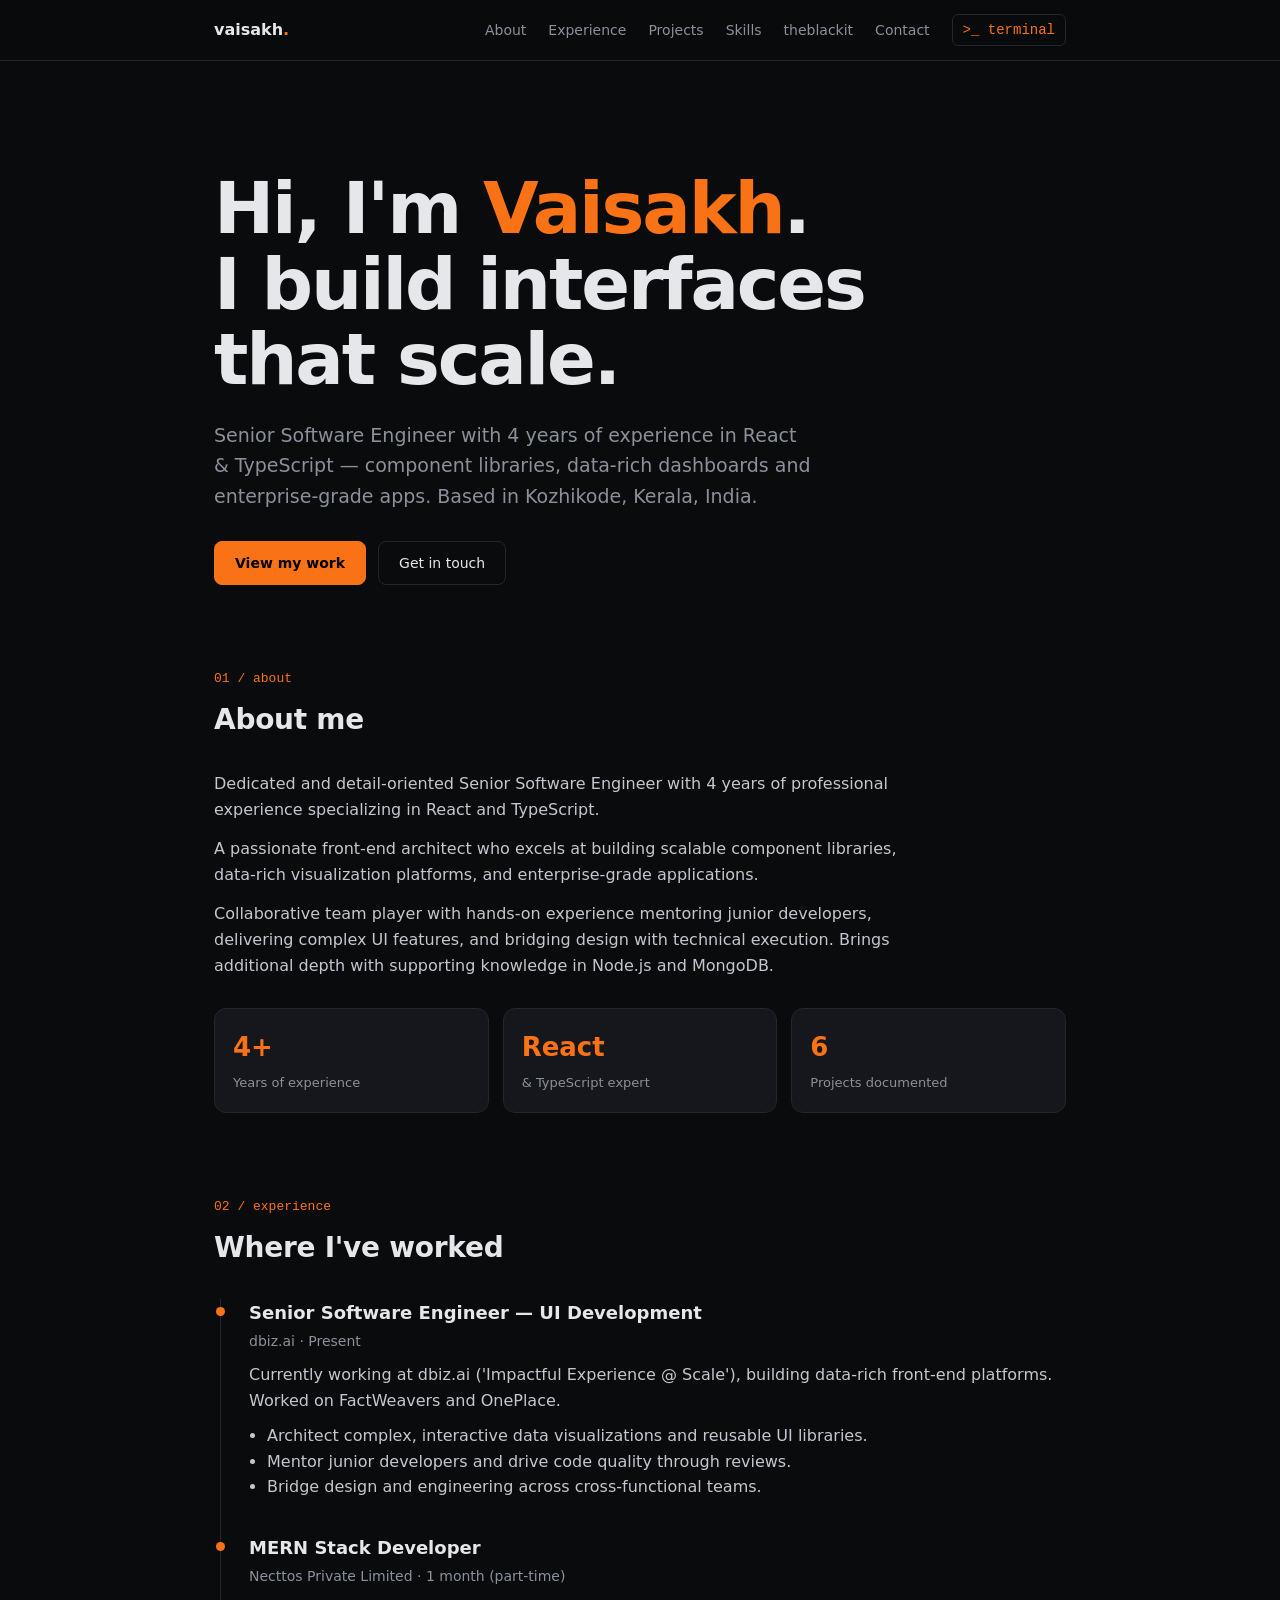
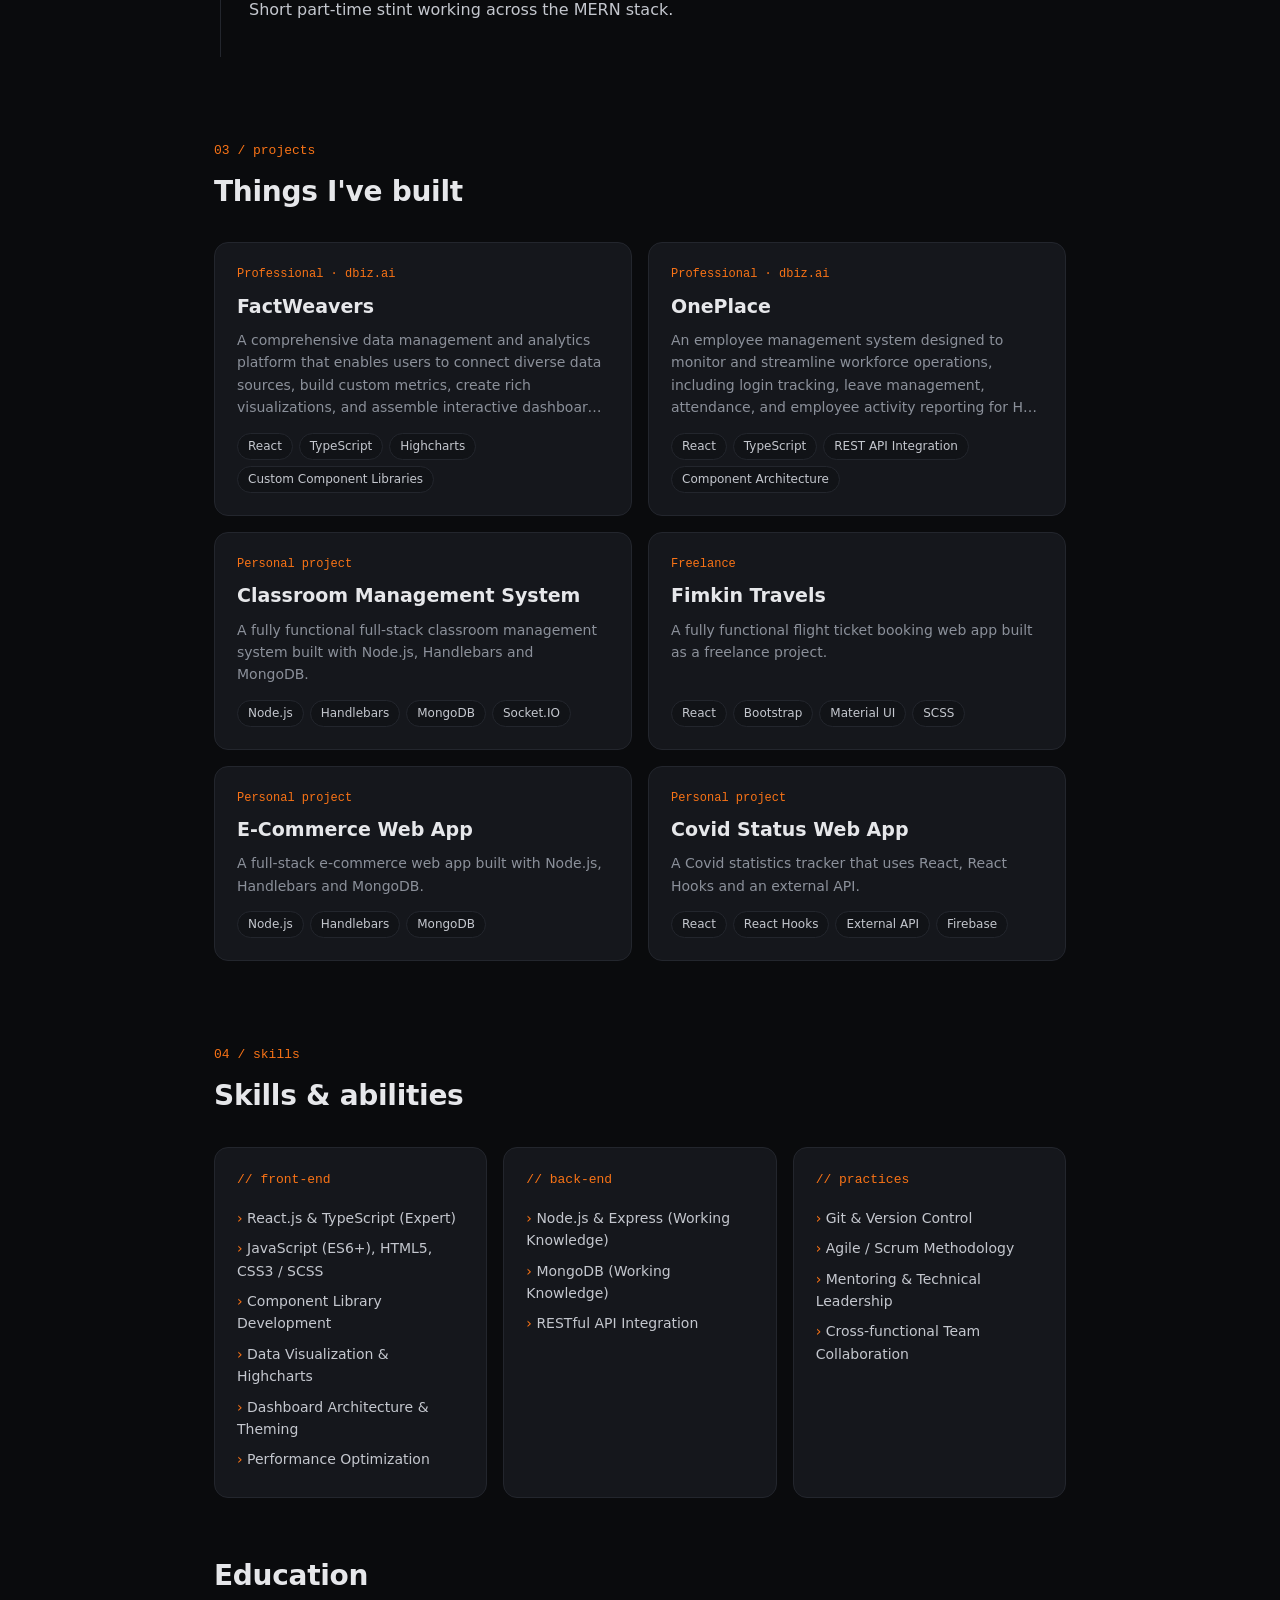
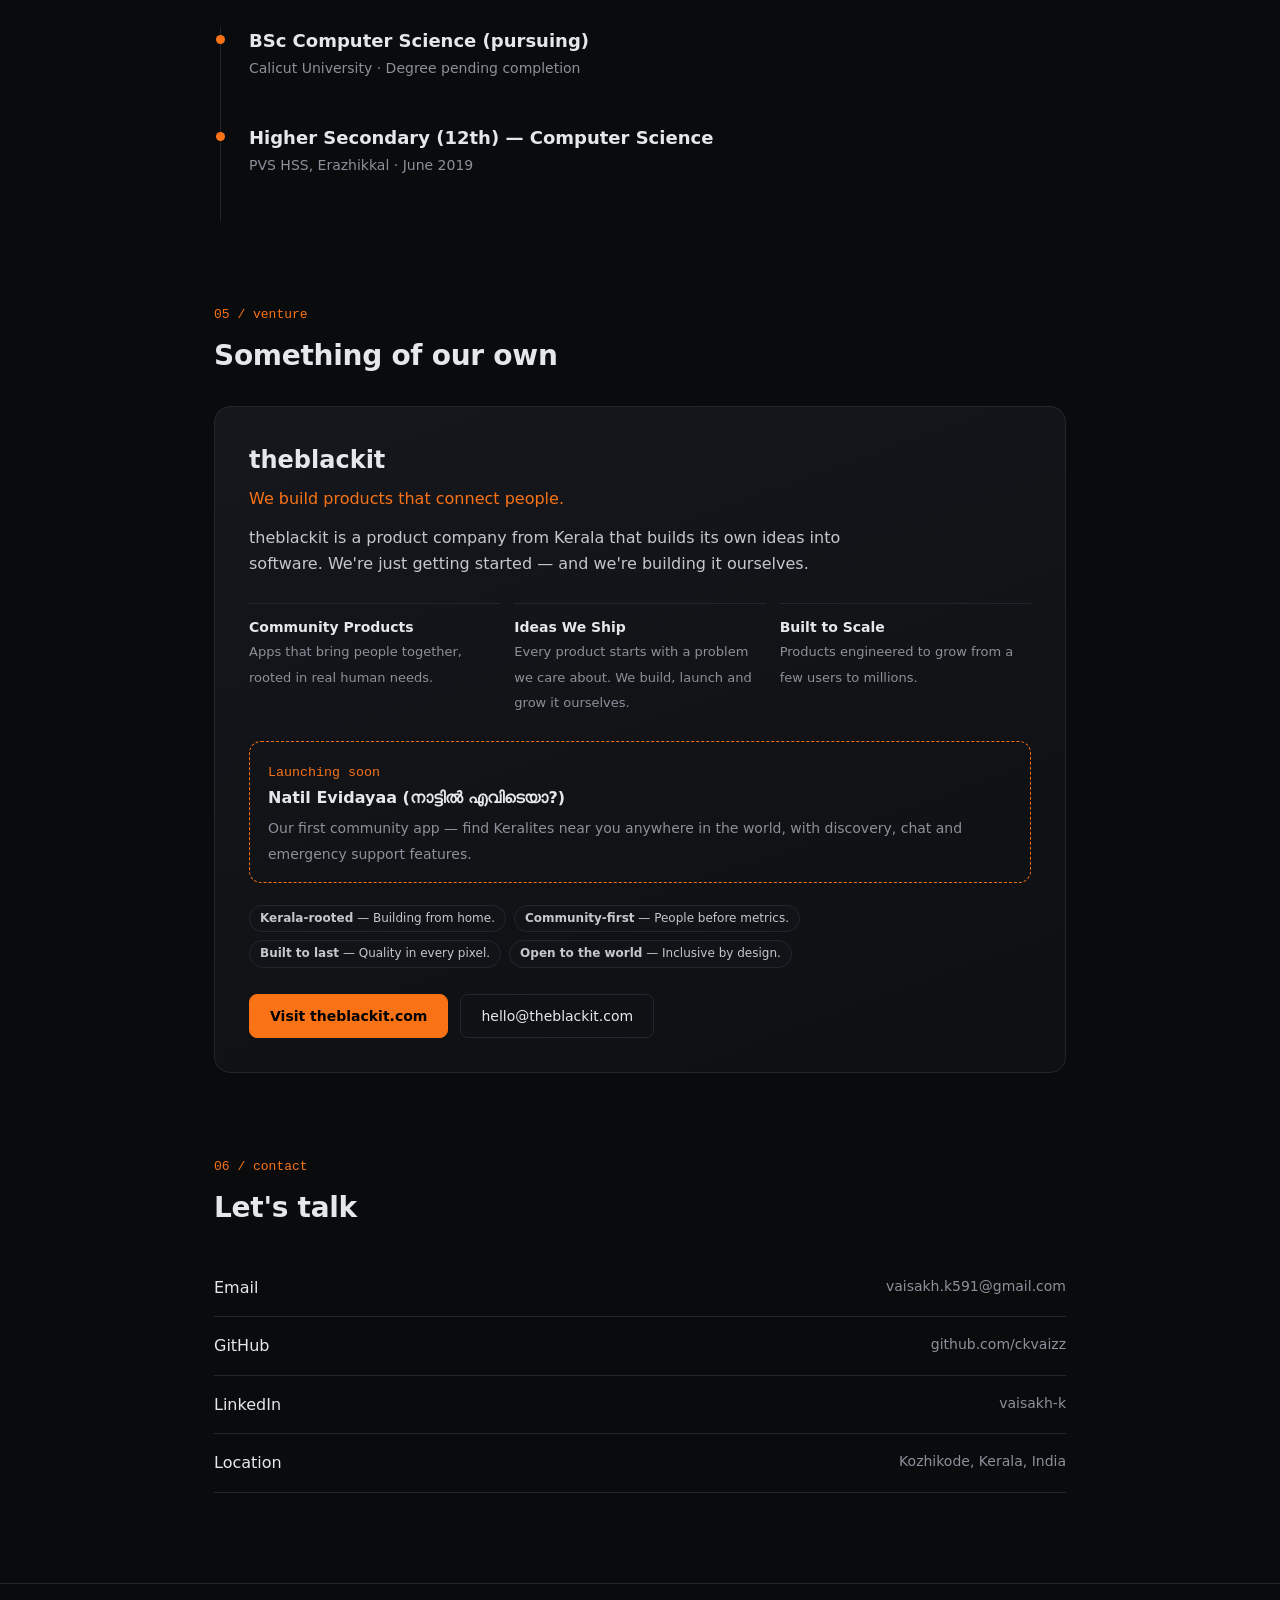
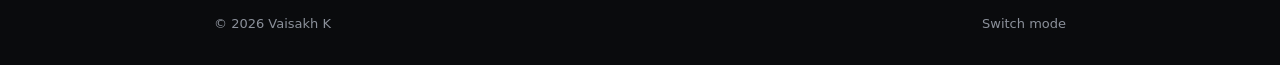
==== normal.html @ c29d2188 "Add personal portfolio site with normal and terminal modes Co-Authored-By: Claude Sonnet 5.5 <norepl" ====
<!doctype html>
<html lang="en">
<head>
<meta charset="utf-8">
<meta name="viewport" content="width=device-width, initial-scale=1">
<title>Vaisakh K — Senior Software Engineer</title>
<meta name="description" content="Vaisakh K — Senior Software Engineer specializing in React and TypeScript.">
<link rel="stylesheet" href="style.css">
<style>
  .wrap { max-width: 900px; margin: 0 auto; padding: 0 24px; }
  section[id] { scroll-margin-top: 50px; }
  nav { position: sticky; top: 0; z-index: 10; background: rgba(10,11,13,.85); backdrop-filter: blur(10px); border-bottom: 1px solid var(--line); }
  nav .wrap { display: flex; align-items: center; justify-content: space-between; height: 60px; }
  .logo { font-weight: 700; }
  .logo span { color: var(--accent); }
  .links { display: flex; gap: 22px; font-size: 14px; color: var(--muted); align-items: center; }
  .links a:hover { color: var(--text); }
  .links .term { font-family: var(--mono); color: var(--accent); border: 1px solid var(--line); padding: 4px 10px; border-radius: 6px; }
  .links .term:hover { border-color: var(--accent); color: var(--accent); }
  section { padding: 84px 0 0; }
  .label { font-family: var(--mono); font-size: 13px; color: var(--accent); margin-bottom: 8px; }
  h2 { font-size: 28px; letter-spacing: -.01em; margin-bottom: 28px; }
  .hero { padding-top: 110px; }
  .hero h1 { font-size: clamp(40px, 8vw, 72px); line-height: 1.05; letter-spacing: -.03em; }
  .hero h1 em { font-style: normal; color: var(--accent); }
  .hero p.lead { color: var(--muted); font-size: 19px; max-width: 600px; margin: 22px 0 30px; }
  .badge { display: inline-flex; gap: 8px; align-items: center; font-size: 13px; color: var(--muted); border: 1px solid var(--line); border-radius: 99px; padding: 5px 14px; margin-bottom: 22px; }
  .badge i { width: 8px; height: 8px; border-radius: 50%; background: var(--green); box-shadow: 0 0 8px var(--green); }
  .btns { display: flex; gap: 12px; flex-wrap: wrap; }
  .btn { padding: 10px 20px; border-radius: 8px; border: 1px solid var(--line); font-size: 14px; transition: .2s; }
  .btn.primary { background: var(--accent); border-color: var(--accent); color: #000; font-weight: 600; }
  .btn:hover { border-color: var(--accent); transform: translateY(-2px); }
  .about p { color: #c4c7ce; margin-bottom: 14px; max-width: 720px; }
  .stats { display: grid; grid-template-columns: repeat(3, 1fr); gap: 14px; margin-top: 30px; }
  .stat { border: 1px solid var(--line); border-radius: 12px; padding: 18px; background: var(--card); }
  .stat b { display: block; font-size: 26px; color: var(--accent); }
  .stat span { font-size: 13px; color: var(--muted); }
  .tl { border-left: 1px solid var(--line); margin-left: 6px; }
  .job { position: relative; padding: 0 0 34px 28px; }
  .job::before { content: ""; position: absolute; left: -5px; top: 8px; width: 9px; height: 9px; border-radius: 50%; background: var(--accent); }
  .job h3 { font-size: 18px; }
  .job .meta { color: var(--muted); font-size: 14px; margin: 2px 0 10px; }
  .job p { color: #c4c7ce; }
  .job ul { margin: 10px 0 0 18px; color: #c4c7ce; }
  .grid { display: grid; grid-template-columns: repeat(2, 1fr); gap: 16px; }
  .proj { background: var(--card); border: 1px solid var(--line); border-radius: 14px; padding: 22px; cursor: pointer; transition: .2s; display: flex; flex-direction: column; }
  .proj:hover { border-color: var(--accent); transform: translateY(-3px); }
  .proj .kind { font-family: var(--mono); font-size: 12px; color: var(--accent); }
  .proj h3 { margin: 6px 0 8px; font-size: 19px; }
  .proj p { color: var(--muted); font-size: 14px; flex: 1; display: -webkit-box; -webkit-line-clamp: 4; -webkit-box-orient: vertical; overflow: hidden; }
  .chips { display: flex; flex-wrap: wrap; gap: 6px; margin-top: 14px; }
  .chip { font-size: 12px; padding: 3px 10px; border-radius: 99px; background: var(--bg-2); border: 1px solid var(--line); color: #c4c7ce; }
  .skills { display: grid; grid-template-columns: repeat(3, 1fr); gap: 16px; }
  .box { background: var(--card); border: 1px solid var(--line); border-radius: 14px; padding: 22px; }
  .box h3 { font-size: 13px; font-family: var(--mono); color: var(--accent); margin-bottom: 12px; font-weight: 500; }
  .box li { list-style: none; color: #c4c7ce; font-size: 14px; padding: 4px 0; }
  .box li::before { content: "› "; color: var(--accent); }
  .biz { border: 1px solid var(--line); border-radius: 16px; padding: 34px; background: linear-gradient(160deg, var(--card), #0e0f12); }
  .biz h3 { font-size: 24px; } .biz .tag { color: var(--accent); margin: 6px 0 14px; }
  .biz > p { color: #c4c7ce; max-width: 640px; }
  .mini { display: grid; grid-template-columns: repeat(3, 1fr); gap: 14px; margin-top: 26px; }
  .mini div { border-top: 1px solid var(--line); padding-top: 12px; }
  .mini b { font-size: 14px; display: block; } .mini span { font-size: 13px; color: var(--muted); }
  .product { margin-top: 26px; padding: 16px 18px; border: 1px dashed var(--accent); border-radius: 12px; }
  .product small { font-family: var(--mono); color: var(--accent); }
  .product b { display: block; margin: 2px 0 4px; } .product span { color: var(--muted); font-size: 14px; }
  .vals { display: flex; flex-wrap: wrap; gap: 8px; margin-top: 22px; }
  .contact a.row { display: flex; justify-content: space-between; padding: 16px 0; border-bottom: 1px solid var(--line); transition: .2s; }
  .contact a.row:hover { color: var(--accent); padding-left: 8px; }
  .contact a.row span { color: var(--muted); font-size: 14px; }
  footer { margin-top: 90px; padding: 30px 0; border-top: 1px solid var(--line); color: var(--muted); font-size: 13px; }
  footer .wrap { display: flex; justify-content: space-between; flex-wrap: wrap; gap: 8px; }
  /* modal */
  .modal { position: fixed; inset: 0; background: rgba(0,0,0,.7); display: none; place-items: center; padding: 20px; z-index: 50; }
  .modal.open { display: grid; }
  .sheet { background: var(--card); border: 1px solid var(--line); border-radius: 16px; max-width: 640px; width: 100%; max-height: 85vh; overflow: auto; padding: 30px; position: relative; }
  .sheet h3 { font-size: 24px; margin: 4px 0 4px; } .sheet .role { color: var(--muted); font-size: 14px; margin-bottom: 14px; }
  .sheet p { color: #c4c7ce; } .sheet ul { margin: 14px 0 0 18px; color: #c4c7ce; } .sheet li { margin-bottom: 8px; }
  .x { position: absolute; right: 16px; top: 12px; background: none; border: 0; color: var(--muted); font-size: 26px; cursor: pointer; }
  .reveal { opacity: 0; transform: translateY(14px); transition: .6s; } .reveal.in { opacity: 1; transform: none; }
  @media (max-width: 700px) {
    .grid, .skills, .mini, .stats { grid-template-columns: 1fr; }
    .links { gap: 16px; overflow-x: auto; white-space: nowrap; scrollbar-width: none; margin-left: 16px; }
    .links::-webkit-scrollbar { display: none; }
    .wrap { padding: 0 18px; } section { padding-top: 64px; } .hero { padding-top: 70px; }
    .biz { padding: 22px; } .sheet { padding: 22px; }
  }
  @media (min-width: 701px) and (max-width: 960px) { .skills { grid-template-columns: 1fr 1fr; } .links { gap: 14px; } }
  @media (max-width: 420px) { .logo { display: none; } .links { margin-left: 0; } }
</style>
</head>
<body>
<nav><div class="wrap">
  <a class="logo" href="#top">vaisakh<span>.</span></a>
  <div class="links">
    <a href="#about">About</a><a href="#experience">Experience</a><a href="#projects">Projects</a>
    <a href="#skills">Skills</a><a href="#company">theblackit</a><a href="#contact">Contact</a>
    <a class="term" href="terminal.html" title="Switch to terminal mode">&gt;_ terminal</a>
  </div>
</div></nav>

<main class="wrap" id="top">
  <section class="hero">
    <h1>Hi, I'm <em>Vaisakh</em>.<br>I build interfaces<br>that scale.</h1>
    <p class="lead" id="lead"></p>
    <div class="btns">
      <a class="btn primary" href="#projects">View my work</a>
      <a class="btn" href="#contact">Get in touch</a>
    </div>
  </section>

  <section id="about" class="about reveal">
    <div class="label">01 / about</div><h2>About me</h2>
    <div id="about-text"></div>
    <div class="stats" id="stats"></div>
  </section>

  <section id="experience" class="reveal">
    <div class="label">02 / experience</div><h2>Where I've worked</h2>
    <div class="tl" id="exp"></div>
  </section>

  <section id="projects" class="reveal">
    <div class="label">03 / projects</div><h2>Things I've built</h2>
    <div class="grid" id="projs"></div>
  </section>

  <section id="skills" class="reveal">
    <div class="label">04 / skills</div><h2>Skills &amp; abilities</h2>
    <div class="skills" id="skl"></div>
    <h2 style="margin-top:56px">Education</h2>
    <div class="tl" id="edu"></div>
  </section>

  <section id="company" class="reveal">
    <div class="label">05 / venture</div><h2>Something of our own</h2>
    <div class="biz" id="biz"></div>
  </section>

  <section id="contact" class="contact reveal">
    <div class="label">06 / contact</div><h2>Let's talk</h2>
    <div id="contact-rows"></div>
  </section>
</main>

<footer><div class="wrap"><span>© <span id="yr"></span> Vaisakh K</span><a href="index.html">Switch mode</a></div></footer>

<div class="modal" id="modal"><div class="sheet" id="sheet"></div></div>

<script src="data.js"></script>
<script>
const D = DATA, $ = id => document.getElementById(id);
const chips = a => `<div class="chips">${a.map(t => `<span class="chip">${t}</span>`).join("")}</div>`;

$("lead").textContent = `${D.title} with 4 years of experience in React & TypeScript — component libraries, data-rich dashboards and enterprise-grade apps. Based in ${D.location}.`;
$("about-text").innerHTML = D.about.map(p => `<p>${p}</p>`).join("");
$("stats").innerHTML = D.stats.map(s => `<div class="stat"><b>${s.value}</b><span>${s.label}</span></div>`).join("");

$("exp").innerHTML = D.experience.map(j => `
  <div class="job"><h3>${j.role}</h3>
    <div class="meta">${j.company} · ${j.period}</div>
    <p>${j.summary}</p>
    ${j.points.length ? `<ul>${j.points.map(p => `<li>${p}</li>`).join("")}</ul>` : ""}
  </div>`).join("");

$("projs").innerHTML = D.projects.map(p => `
  <article class="proj" data-id="${p.id}" tabindex="0">
    <span class="kind">${p.kind}</span><h3>${p.name}</h3><p>${p.description}</p>${chips(p.tech.slice(0, 4))}
  </article>`).join("");

$("skl").innerHTML = [["frontend", "// front-end"], ["backend", "// back-end"], ["practices", "// practices"]]
  .map(([k, t]) => `<div class="box"><h3>${t}</h3><ul>${D.skills[k].map(s => `<li>${s}</li>`).join("")}</ul></div>`).join("");

$("edu").innerHTML = D.education.map(e => `<div class="job"><h3>${e.title}</h3><div class="meta">${e.place} · ${e.period}</div></div>`).join("");

const C = D.company;
$("biz").innerHTML = `
  <h3>${C.name}</h3><div class="tag">${C.tagline}</div><p>${C.blurb}</p>
  <div class="mini">${C.focus.map(f => `<div><b>${f.title}</b><span>${f.text}</span></div>`).join("")}</div>
  ${C.products.map(p => `<div class="product"><small>${p.status}</small><b>${p.name}</b><span>${p.text}</span></div>`).join("")}
  <div class="vals">${C.values.map(v => `<span class="chip"><b>${v.title}</b> — ${v.text}</span>`).join("")}</div>
  <div class="btns" style="margin-top:26px"><a class="btn primary" href="${C.url}" target="_blank" rel="noopener">Visit theblackit.com</a><a class="btn" href="mailto:${C.email}">${C.email}</a></div>`;

$("contact-rows").innerHTML = [
  ["Email", D.email, "mailto:" + D.email], ["GitHub", "github.com/ckvaizz", D.github],
  ["LinkedIn", "vaisakh-k", D.linkedin], ["Location", D.location, "#contact"],
].map(([a, b, h]) => `<a class="row" href="${h}" ${h.startsWith("http") ? 'target="_blank" rel="noopener"' : ""}>${a}<span>${b}</span></a>`).join("");
$("yr").textContent = new Date().getFullYear();

// project modal
const modal = $("modal"), sheet = $("sheet");
function openProj(id) {
  const p = D.projects.find(x => x.id === id);
  sheet.innerHTML = `<button class="x" aria-label="Close">×</button>
    <span class="label">${p.kind}</span><h3>${p.name}</h3><div class="role">${p.role}</div>
    <p>${p.description}</p><ul>${p.points.map(x => `<li>${x}</li>`).join("")}</ul>${chips(p.tech)}`;
  modal.classList.add("open");
}
$("projs").addEventListener("click", e => { const c = e.target.closest(".proj"); if (c) openProj(c.dataset.id); });
$("projs").addEventListener("keydown", e => { if (e.key === "Enter") { const c = e.target.closest(".proj"); if (c) openProj(c.dataset.id); } });
modal.addEventListener("click", e => { if (e.target === modal || e.target.classList.contains("x")) modal.classList.remove("open"); });
addEventListener("keydown", e => { if (e.key === "Escape") modal.classList.remove("open"); });

// reveal on scroll
const io = new IntersectionObserver(es => es.forEach(e => { if (e.isIntersecting) { e.target.classList.add("in"); io.unobserve(e.target); } }), { threshold: .08 });
document.querySelectorAll(".reveal").forEach(el => io.observe(el));
</script>
</body>
</html>
---- style.css ----
:root {
  --bg: #0a0b0d;
  --bg-2: #111317;
  --card: #15171c;
  --line: #23262d;
  --text: #e6e7ea;
  --muted: #8b909a;
  --accent: #f97316;
  --accent-2: #fb923c;
  --green: #4ade80;
  --blue: #60a5fa;
  --mono: "JetBrains Mono", "Fira Code", ui-monospace, SFMono-Regular, Menlo, Consolas, monospace;
  --sans: "Inter", system-ui, -apple-system, "Segoe UI", Roboto, sans-serif;
}
* { box-sizing: border-box; margin: 0; padding: 0; }
html { scroll-behavior: smooth; }
body { background: var(--bg); color: var(--text); font-family: var(--sans); line-height: 1.6; -webkit-font-smoothing: antialiased; }
a { color: inherit; text-decoration: none; }
::selection { background: var(--accent); color: #000; }
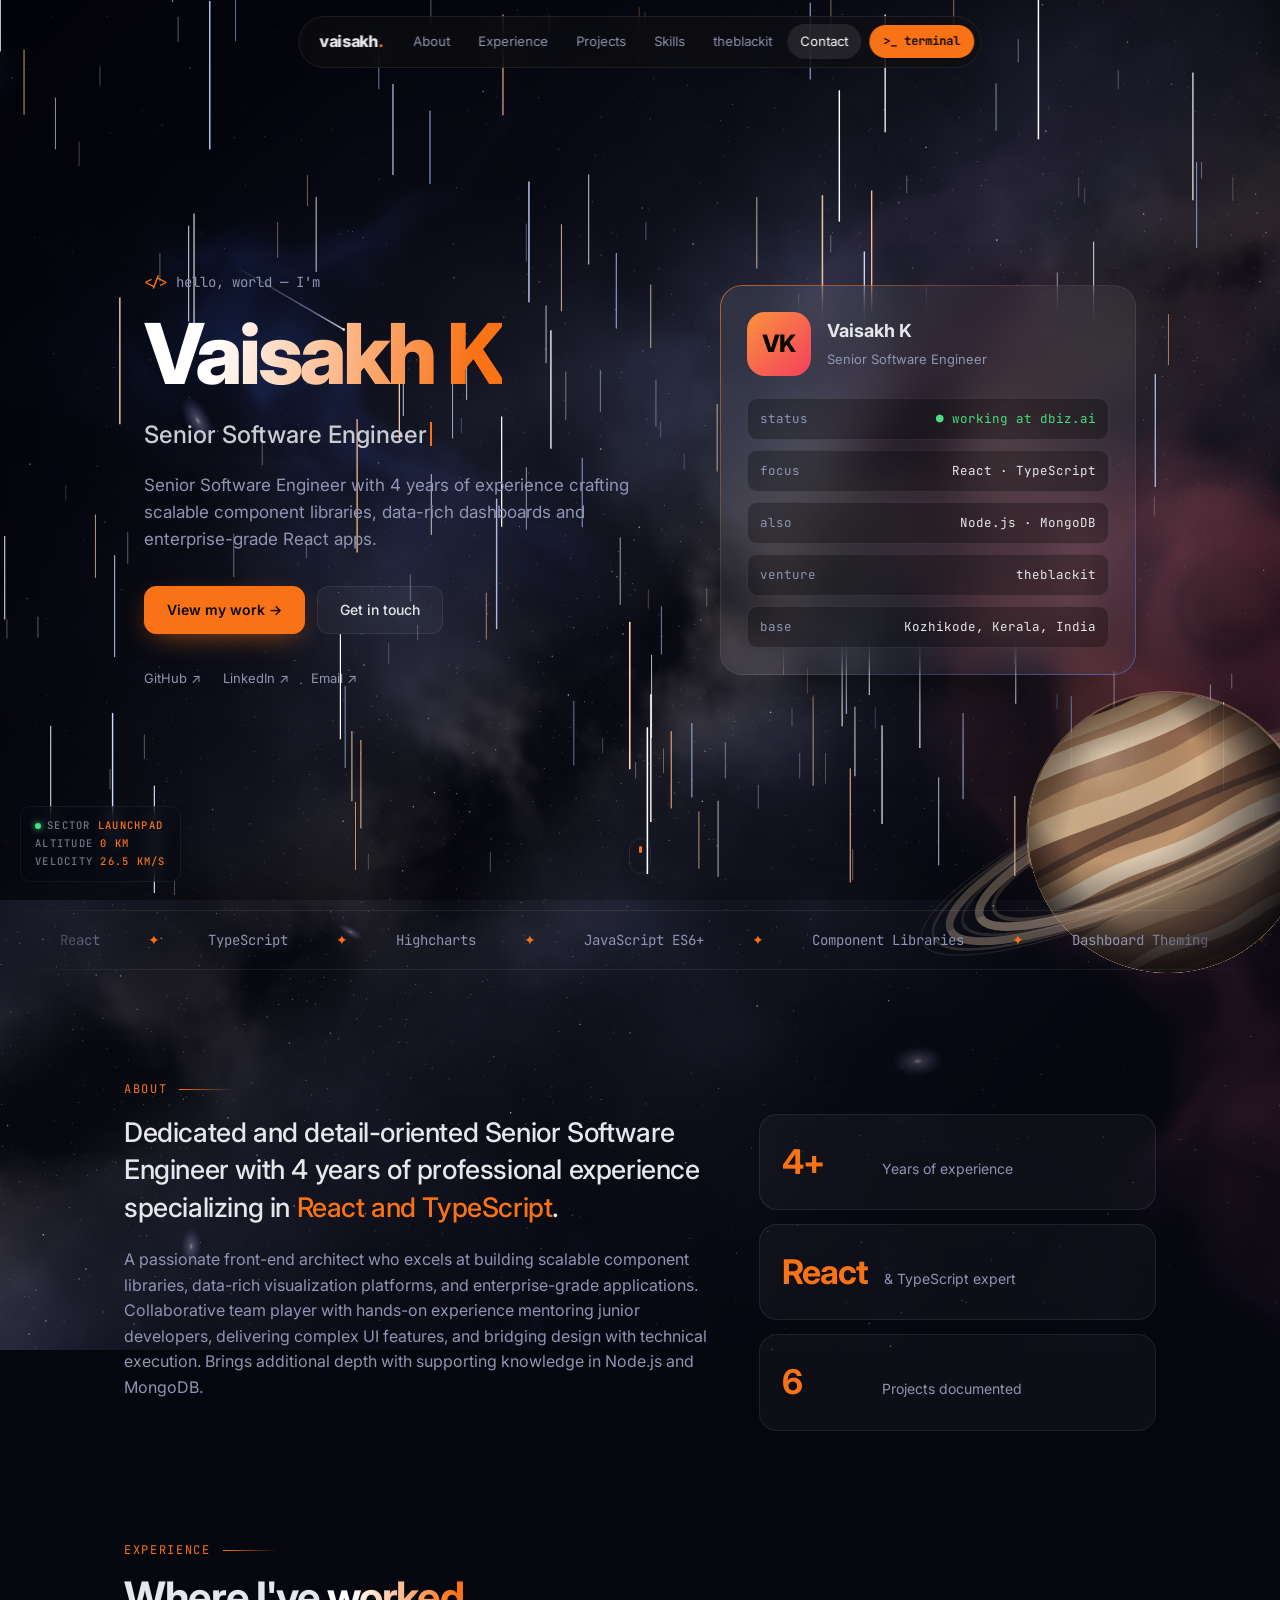
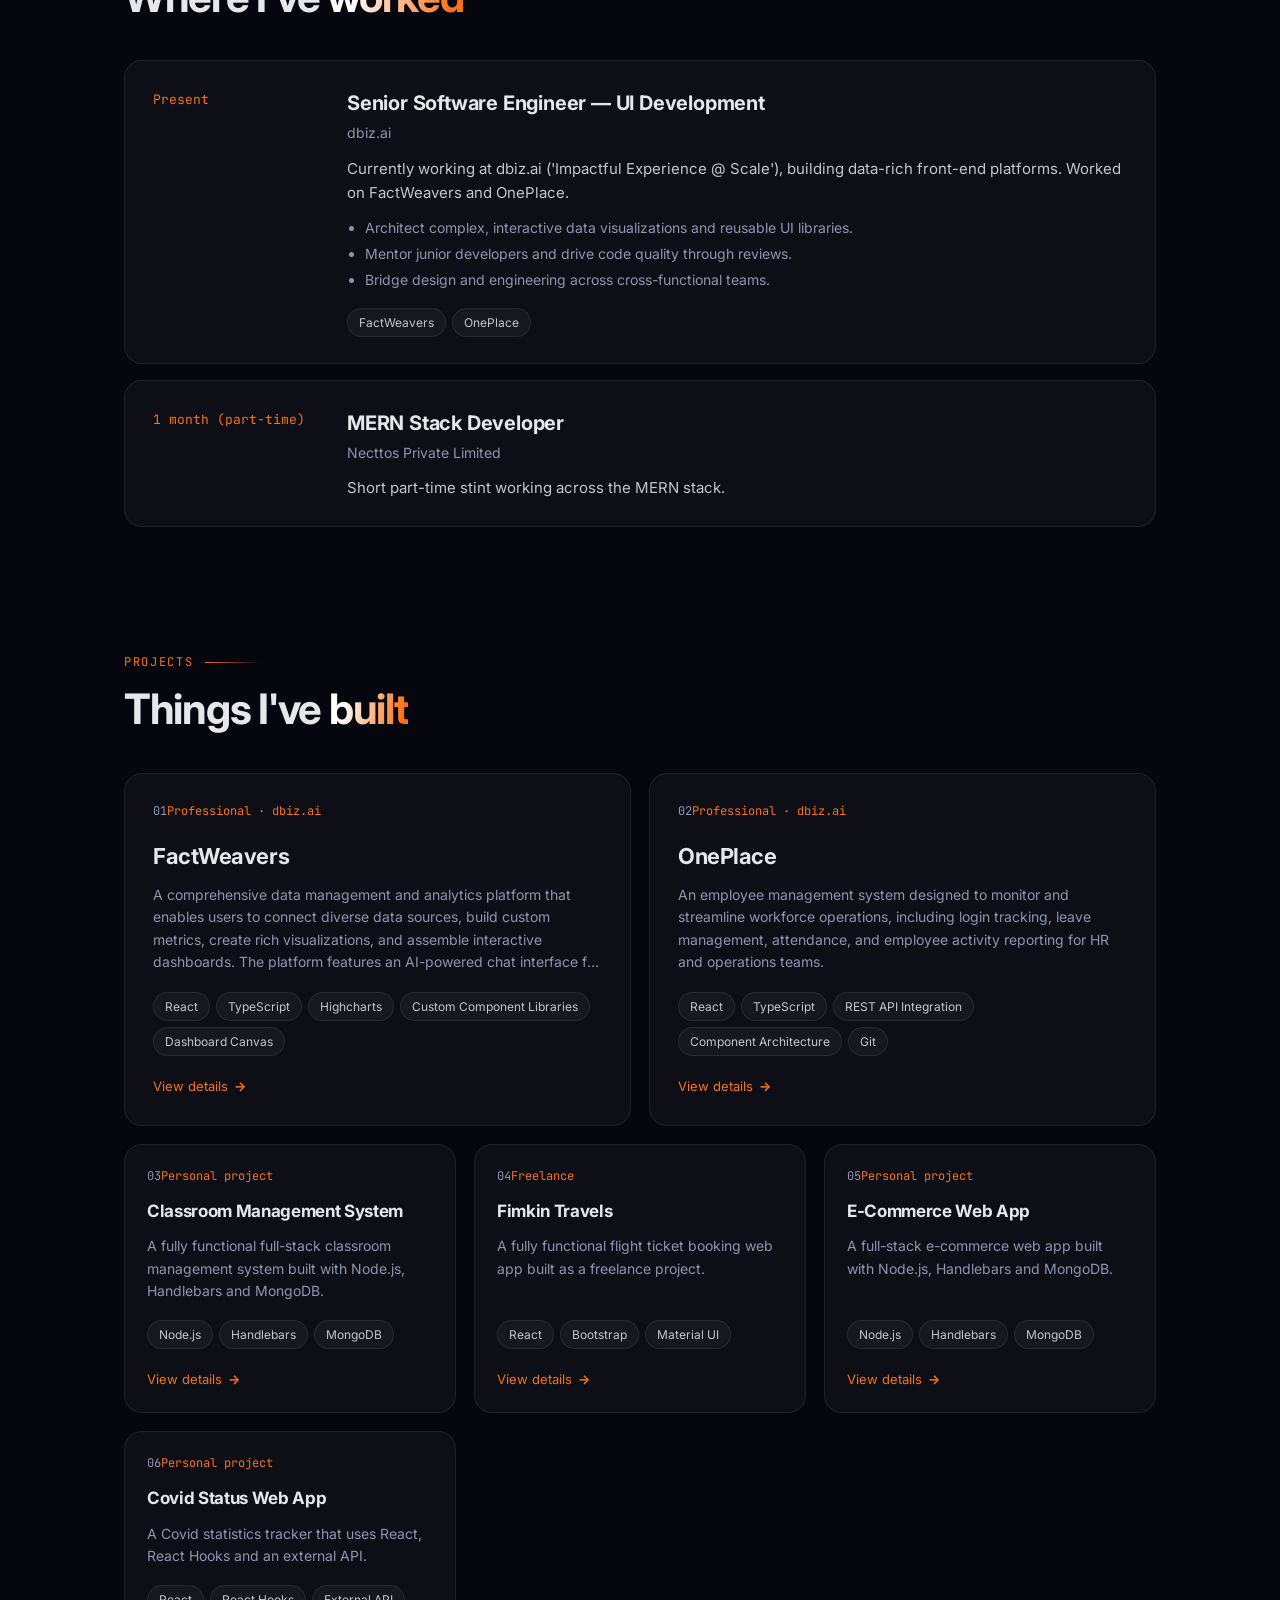
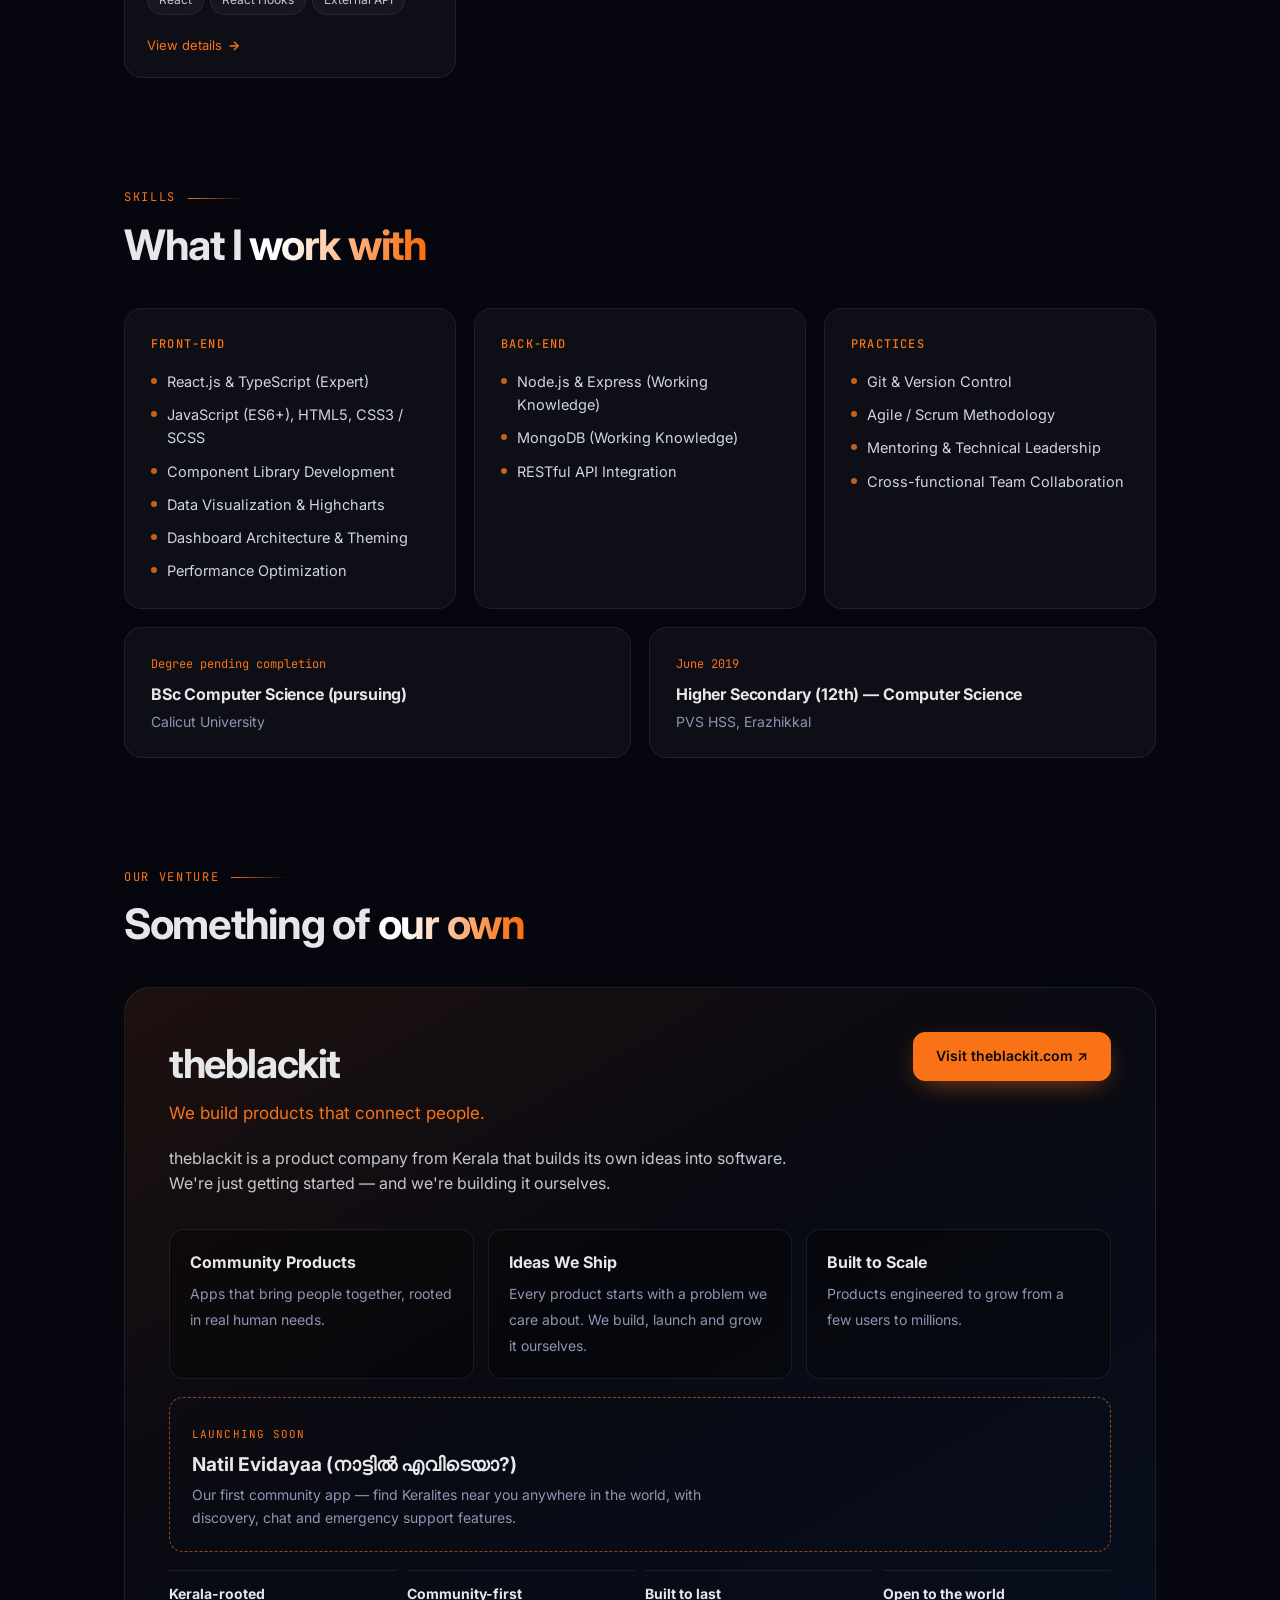
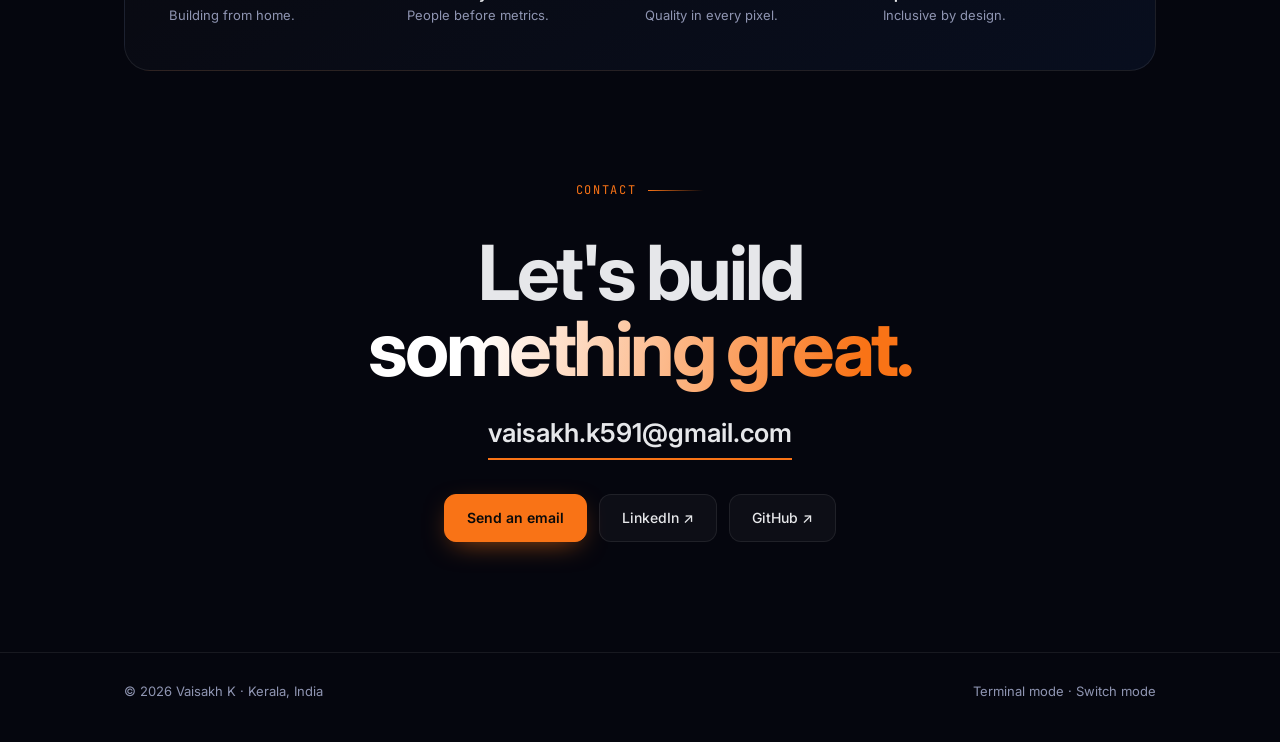
==== commit 9eeb935a: "Redesign normal mode, add space background and rocket cursor Co-Authored-By: Claude Opus 5.5 <norepl" ====
--- a/normal.html
+++ b/normal.html
@@ -2,208 +2,377 @@
 <html lang="en">
 <head>
 <meta charset="utf-8">
-<meta name="viewport" content="width=device-width, initial-scale=1">
+<meta name="viewport" content="width=device-width, initial-scale=1, viewport-fit=cover">
 <title>Vaisakh K — Senior Software Engineer</title>
 <meta name="description" content="Vaisakh K — Senior Software Engineer specializing in React and TypeScript.">
+<link rel="preconnect" href="https://fonts.googleapis.com">
+<link rel="preconnect" href="https://fonts.gstatic.com" crossorigin>
+<link href="https://fonts.googleapis.com/css2?family=Inter:wght@400;500;600;700;800&family=JetBrains+Mono:wght@400;500&display=swap" rel="stylesheet">
 <link rel="stylesheet" href="style.css">
 <style>
-  .wrap { max-width: 900px; margin: 0 auto; padding: 0 24px; }
-  section[id] { scroll-margin-top: 50px; }
-  nav { position: sticky; top: 0; z-index: 10; background: rgba(10,11,13,.85); backdrop-filter: blur(10px); border-bottom: 1px solid var(--line); }
-  nav .wrap { display: flex; align-items: center; justify-content: space-between; height: 60px; }
-  .logo { font-weight: 700; }
-  .logo span { color: var(--accent); }
-  .links { display: flex; gap: 22px; font-size: 14px; color: var(--muted); align-items: center; }
-  .links a:hover { color: var(--text); }
-  .links .term { font-family: var(--mono); color: var(--accent); border: 1px solid var(--line); padding: 4px 10px; border-radius: 6px; }
-  .links .term:hover { border-color: var(--accent); color: var(--accent); }
-  section { padding: 84px 0 0; }
-  .label { font-family: var(--mono); font-size: 13px; color: var(--accent); margin-bottom: 8px; }
-  h2 { font-size: 28px; letter-spacing: -.01em; margin-bottom: 28px; }
-  .hero { padding-top: 110px; }
-  .hero h1 { font-size: clamp(40px, 8vw, 72px); line-height: 1.05; letter-spacing: -.03em; }
-  .hero h1 em { font-style: normal; color: var(--accent); }
-  .hero p.lead { color: var(--muted); font-size: 19px; max-width: 600px; margin: 22px 0 30px; }
-  .badge { display: inline-flex; gap: 8px; align-items: center; font-size: 13px; color: var(--muted); border: 1px solid var(--line); border-radius: 99px; padding: 5px 14px; margin-bottom: 22px; }
-  .badge i { width: 8px; height: 8px; border-radius: 50%; background: var(--green); box-shadow: 0 0 8px var(--green); }
+  :root { --glass: rgba(255,255,255,.035); --border: rgba(255,255,255,.08); }
+  body { overflow-x: hidden; }
+  .wrap { max-width: 1080px; margin: 0 auto; padding: 0 24px; }
+
+  /* ambient background */
+  .ambient { position: fixed; inset: 0; z-index: -1; pointer-events: none;
+    background:
+      radial-gradient(700px 420px at 12% -5%, rgba(249,115,22,.16), transparent 70%),
+      radial-gradient(600px 400px at 95% 25%, rgba(59,130,246,.10), transparent 70%),
+      radial-gradient(500px 400px at 40% 100%, rgba(147,51,234,.08), transparent 70%); }
+  .ambient::after { content: ""; position: absolute; inset: 0; opacity: .5;
+    background-image: linear-gradient(var(--border) 1px, transparent 1px), linear-gradient(90deg, var(--border) 1px, transparent 1px);
+    background-size: 64px 64px; -webkit-mask-image: radial-gradient(ellipse at 50% 0%, #000 0%, transparent 65%); mask-image: radial-gradient(ellipse at 50% 0%, #000 0%, transparent 65%); }
+
+  /* floating nav */
+  nav { position: fixed; top: 16px; left: 50%; transform: translateX(-50%); z-index: 20; max-width: calc(100% - 24px);
+    display: flex; align-items: center; gap: 4px; padding: 6px; border-radius: 99px;
+    background: rgba(14,15,18,.65); border: 1px solid var(--border); backdrop-filter: blur(16px); -webkit-backdrop-filter: blur(16px); }
+  nav .logo { font-weight: 800; padding: 6px 14px; letter-spacing: -.02em; } nav .logo span { color: var(--accent); }
+  nav .links { display: flex; gap: 2px; overflow-x: auto; scrollbar-width: none; }
+  nav .links::-webkit-scrollbar { display: none; }
+  nav a.l { font-size: 13px; color: var(--muted); padding: 7px 13px; border-radius: 99px; white-space: nowrap; transition: .2s; }
+  nav a.l:hover { color: var(--text); } nav a.l.on { color: #fff; background: rgba(255,255,255,.09); }
+  nav a.term { font-family: var(--mono); font-size: 12px; color: #000; background: var(--accent); padding: 7px 14px; border-radius: 99px; font-weight: 600; white-space: nowrap; margin-left: 4px; }
+  nav a.term:hover { background: var(--accent-2); }
+
+  section { padding: 110px 0 0; scroll-margin-top: 20px; }
+  .eyebrow { font-family: var(--mono); font-size: 12px; letter-spacing: .14em; text-transform: uppercase; color: var(--accent); display: flex; align-items: center; gap: 12px; margin-bottom: 14px; }
+  .eyebrow::after { content: ""; height: 1px; width: 56px; background: linear-gradient(90deg, var(--accent), transparent); }
+  h2 { font-size: clamp(28px, 4.5vw, 42px); letter-spacing: -.03em; line-height: 1.1; margin-bottom: 40px; font-weight: 700; }
+  .grad { background: linear-gradient(100deg, #fff 20%, var(--accent) 90%); -webkit-background-clip: text; background-clip: text; color: transparent; }
+
+  /* spotlight card base */
+  .spot { position: relative; background: var(--glass); border: 1px solid var(--border); border-radius: 18px; overflow: hidden; transition: border-color .25s, transform .25s; }
+  .spot::before { content: ""; position: absolute; inset: 0; opacity: 0; transition: opacity .3s; pointer-events: none;
+    background: radial-gradient(360px circle at var(--mx, 50%) var(--my, 50%), rgba(249,115,22,.14), transparent 60%); }
+  .spot:hover::before { opacity: 1; } .spot:hover { border-color: rgba(249,115,22,.4); }
+
+  /* hero */
+  .hero { min-height: 100vh; min-height: 100svh; display: flex; align-items: center; padding: 120px 0 60px; }
+  .hero .wrap { display: grid; grid-template-columns: 1.25fr 1fr; gap: 56px; align-items: center; }
+  .hello { font-family: var(--mono); font-size: 14px; color: var(--muted); margin-bottom: 18px; }
+  .hello b { color: var(--accent); font-weight: 500; }
+  .hero h1 { font-size: clamp(44px, 7.5vw, 84px); line-height: 1; letter-spacing: -.045em; font-weight: 800; }
+  .hero h1 .grad { display: inline-block; }
+  .role { font-size: clamp(18px, 2.4vw, 24px); color: #c9ccd3; margin: 20px 0 0; font-weight: 500; min-height: 1.6em; }
+  .role .cur { display: inline-block; width: 2px; height: 1em; background: var(--accent); margin-left: 3px; vertical-align: -3px; animation: blink 1s steps(1) infinite; }
+  @keyframes blink { 50% { opacity: 0; } }
+  .lead { color: var(--muted); font-size: 17px; max-width: 520px; margin: 18px 0 32px; }
   .btns { display: flex; gap: 12px; flex-wrap: wrap; }
-  .btn { padding: 10px 20px; border-radius: 8px; border: 1px solid var(--line); font-size: 14px; transition: .2s; }
-  .btn.primary { background: var(--accent); border-color: var(--accent); color: #000; font-weight: 600; }
+  .btn { display: inline-flex; align-items: center; gap: 8px; padding: 12px 22px; border-radius: 12px; border: 1px solid var(--border); font-size: 14px; font-weight: 500; transition: .2s; background: var(--glass); }
   .btn:hover { border-color: var(--accent); transform: translateY(-2px); }
-  .about p { color: #c4c7ce; margin-bottom: 14px; max-width: 720px; }
-  .stats { display: grid; grid-template-columns: repeat(3, 1fr); gap: 14px; margin-top: 30px; }
-  .stat { border: 1px solid var(--line); border-radius: 12px; padding: 18px; background: var(--card); }
-  .stat b { display: block; font-size: 26px; color: var(--accent); }
-  .stat span { font-size: 13px; color: var(--muted); }
-  .tl { border-left: 1px solid var(--line); margin-left: 6px; }
-  .job { position: relative; padding: 0 0 34px 28px; }
-  .job::before { content: ""; position: absolute; left: -5px; top: 8px; width: 9px; height: 9px; border-radius: 50%; background: var(--accent); }
-  .job h3 { font-size: 18px; }
-  .job .meta { color: var(--muted); font-size: 14px; margin: 2px 0 10px; }
-  .job p { color: #c4c7ce; }
-  .job ul { margin: 10px 0 0 18px; color: #c4c7ce; }
-  .grid { display: grid; grid-template-columns: repeat(2, 1fr); gap: 16px; }
-  .proj { background: var(--card); border: 1px solid var(--line); border-radius: 14px; padding: 22px; cursor: pointer; transition: .2s; display: flex; flex-direction: column; }
-  .proj:hover { border-color: var(--accent); transform: translateY(-3px); }
-  .proj .kind { font-family: var(--mono); font-size: 12px; color: var(--accent); }
-  .proj h3 { margin: 6px 0 8px; font-size: 19px; }
+  .btn.primary { background: var(--accent); border-color: var(--accent); color: #0a0a0a; font-weight: 600; box-shadow: 0 8px 28px -10px rgba(249,115,22,.7); }
+  .btn.primary:hover { background: var(--accent-2); }
+  .socials { display: flex; gap: 22px; margin-top: 34px; font-size: 13px; color: var(--muted); }
+  .socials a:hover { color: var(--accent); }
+
+  .idcard { padding: 26px; border-radius: 22px; background: linear-gradient(160deg, rgba(255,255,255,.06), rgba(255,255,255,.015)); border: 1px solid var(--border);
+    backdrop-filter: blur(18px); box-shadow: 0 40px 80px -40px rgba(0,0,0,.9); position: relative; animation: float 7s ease-in-out infinite; }
+  @keyframes float { 50% { transform: translateY(-10px); } }
+  .idcard::before { content: ""; position: absolute; inset: -1px; border-radius: 22px; padding: 1px; pointer-events: none;
+    background: linear-gradient(140deg, rgba(249,115,22,.7), transparent 40%, transparent 70%, rgba(59,130,246,.5));
+    -webkit-mask: linear-gradient(#000 0 0) content-box, linear-gradient(#000 0 0); -webkit-mask-composite: xor; mask-composite: exclude; }
+  .idtop { display: flex; align-items: center; gap: 16px; }
+  .avatar { width: 64px; height: 64px; border-radius: 18px; display: grid; place-items: center; font-weight: 800; font-size: 24px; color: #0a0a0a;
+    background: linear-gradient(135deg, var(--accent-2), #f43f5e); letter-spacing: -.04em; }
+  .idtop b { display: block; font-size: 18px; } .idtop span { font-size: 13px; color: var(--muted); }
+  .idrows { margin-top: 22px; display: grid; gap: 10px; font-family: var(--mono); font-size: 12.5px; }
+  .idrows div { display: flex; justify-content: space-between; gap: 12px; padding: 10px 12px; border-radius: 10px; background: rgba(0,0,0,.28); border: 1px solid var(--border); }
+  .idrows em { font-style: normal; color: var(--muted); } .idrows span { color: var(--text); text-align: right; }
+  .idrows .on { color: var(--green); }
+  .scrollhint { position: absolute; bottom: 26px; left: 50%; transform: translateX(-50%); width: 22px; height: 36px; border: 1.5px solid var(--border); border-radius: 12px; }
+  .scrollhint::after { content: ""; position: absolute; left: 50%; top: 7px; width: 3px; height: 7px; margin-left: -1.5px; border-radius: 2px; background: var(--accent); animation: sc 1.8s infinite; }
+  @keyframes sc { 60% { transform: translateY(12px); opacity: 0; } }
+
+  /* marquee */
+  .marquee { border-block: 1px solid var(--border); overflow: hidden; padding: 18px 0; margin-top: 10px;
+    -webkit-mask-image: linear-gradient(90deg, transparent, #000 12%, #000 88%, transparent); mask-image: linear-gradient(90deg, transparent, #000 12%, #000 88%, transparent); }
+  .track { display: flex; gap: 48px; width: max-content; animation: mq 38s linear infinite; font-family: var(--mono); font-size: 14px; color: var(--muted); }
+  .track span::before { content: "✦"; color: var(--accent); margin-right: 48px; }
+  @keyframes mq { to { transform: translateX(-50%); } }
+
+  /* about */
+  .about { display: grid; grid-template-columns: 1.5fr 1fr; gap: 40px; align-items: start; }
+  .about .big { font-size: clamp(20px, 2.6vw, 27px); line-height: 1.4; letter-spacing: -.015em; color: #e6e7ea; font-weight: 500; }
+  .about .big mark { background: none; color: var(--accent); }
+  .about p.rest { color: var(--muted); margin-top: 20px; }
+  .stats { display: grid; gap: 14px; }
+  .stat { padding: 20px 22px; display: flex; align-items: baseline; gap: 16px; }
+  .stat b { font-size: 34px; letter-spacing: -.03em; color: var(--accent); min-width: 84px; } .stat span { color: var(--muted); font-size: 14px; }
+
+  /* experience */
+  .job { padding: 26px 28px; display: grid; grid-template-columns: 170px 1fr; gap: 24px; margin-bottom: 16px; }
+  .job .when { font-family: var(--mono); font-size: 13px; color: var(--accent); padding-top: 3px; }
+  .job h3 { font-size: 20px; letter-spacing: -.01em; } .job .co { color: var(--muted); font-size: 14px; margin: 3px 0 12px; }
+  .job p { color: #c4c7ce; font-size: 15px; } .job ul { margin: 12px 0 0 18px; color: var(--muted); font-size: 14px; } .job li { margin-bottom: 4px; }
+  .job .chips { margin-top: 16px; }
+
+  /* projects */
+  .featured { display: grid; grid-template-columns: 1fr 1fr; gap: 18px; }
+  .others { display: grid; grid-template-columns: repeat(3, 1fr); gap: 18px; margin-top: 18px; }
+  .proj { padding: 28px; cursor: pointer; display: flex; flex-direction: column; text-align: left; font: inherit; color: inherit; }
+  .proj:focus-visible { outline: 2px solid var(--accent); outline-offset: 2px; }
+  .proj .no { font-family: var(--mono); font-size: 12px; color: var(--muted); display: flex; justify-content: space-between; }
+  .proj .no i { font-style: normal; color: var(--accent); }
+  .proj h3 { margin: 18px 0 10px; font-size: 22px; letter-spacing: -.02em; }
+  .others .proj { padding: 22px; } .others .proj h3 { font-size: 17px; margin-top: 12px; }
   .proj p { color: var(--muted); font-size: 14px; flex: 1; display: -webkit-box; -webkit-line-clamp: 4; -webkit-box-orient: vertical; overflow: hidden; }
-  .chips { display: flex; flex-wrap: wrap; gap: 6px; margin-top: 14px; }
-  .chip { font-size: 12px; padding: 3px 10px; border-radius: 99px; background: var(--bg-2); border: 1px solid var(--line); color: #c4c7ce; }
-  .skills { display: grid; grid-template-columns: repeat(3, 1fr); gap: 16px; }
-  .box { background: var(--card); border: 1px solid var(--line); border-radius: 14px; padding: 22px; }
-  .box h3 { font-size: 13px; font-family: var(--mono); color: var(--accent); margin-bottom: 12px; font-weight: 500; }
-  .box li { list-style: none; color: #c4c7ce; font-size: 14px; padding: 4px 0; }
-  .box li::before { content: "› "; color: var(--accent); }
-  .biz { border: 1px solid var(--line); border-radius: 16px; padding: 34px; background: linear-gradient(160deg, var(--card), #0e0f12); }
-  .biz h3 { font-size: 24px; } .biz .tag { color: var(--accent); margin: 6px 0 14px; }
-  .biz > p { color: #c4c7ce; max-width: 640px; }
-  .mini { display: grid; grid-template-columns: repeat(3, 1fr); gap: 14px; margin-top: 26px; }
-  .mini div { border-top: 1px solid var(--line); padding-top: 12px; }
-  .mini b { font-size: 14px; display: block; } .mini span { font-size: 13px; color: var(--muted); }
-  .product { margin-top: 26px; padding: 16px 18px; border: 1px dashed var(--accent); border-radius: 12px; }
-  .product small { font-family: var(--mono); color: var(--accent); }
-  .product b { display: block; margin: 2px 0 4px; } .product span { color: var(--muted); font-size: 14px; }
-  .vals { display: flex; flex-wrap: wrap; gap: 8px; margin-top: 22px; }
-  .contact a.row { display: flex; justify-content: space-between; padding: 16px 0; border-bottom: 1px solid var(--line); transition: .2s; }
-  .contact a.row:hover { color: var(--accent); padding-left: 8px; }
-  .contact a.row span { color: var(--muted); font-size: 14px; }
-  footer { margin-top: 90px; padding: 30px 0; border-top: 1px solid var(--line); color: var(--muted); font-size: 13px; }
-  footer .wrap { display: flex; justify-content: space-between; flex-wrap: wrap; gap: 8px; }
+  .others .proj p { -webkit-line-clamp: 3; }
+  .more { margin-top: 20px; font-size: 13px; color: var(--accent); display: inline-flex; gap: 6px; transition: gap .2s; }
+  .proj:hover .more { gap: 12px; }
+  .chips { display: flex; flex-wrap: wrap; gap: 6px; margin-top: 18px; }
+  .chip { font-size: 12px; padding: 4px 11px; border-radius: 99px; background: rgba(255,255,255,.04); border: 1px solid var(--border); color: #c4c7ce; }
+
+  /* skills */
+  .skills { display: grid; grid-template-columns: repeat(3, 1fr); gap: 18px; }
+  .box { padding: 26px; } .box h3 { font-family: var(--mono); font-weight: 500; font-size: 12px; letter-spacing: .1em; text-transform: uppercase; color: var(--accent); margin-bottom: 16px; }
+  .box ul { list-style: none; display: grid; gap: 10px; } .box li { color: #d2d5db; font-size: 14.5px; display: flex; gap: 10px; }
+  .box li::before { content: ""; width: 6px; height: 6px; border-radius: 50%; background: var(--accent); margin-top: 8px; flex: none; opacity: .8; }
+  .edu { display: grid; grid-template-columns: 1fr 1fr; gap: 18px; margin-top: 18px; }
+  .edu .spot { padding: 22px 26px; } .edu small { font-family: var(--mono); font-size: 12px; color: var(--accent); }
+  .edu b { display: block; font-size: 16px; margin: 6px 0 2px; letter-spacing: -.01em; } .edu span { color: var(--muted); font-size: 14px; }
+
+  /* company */
+  .biz { padding: 44px; background: linear-gradient(150deg, rgba(249,115,22,.10), rgba(255,255,255,.02) 45%, rgba(59,130,246,.07)); border-radius: 26px; }
+  .biz .top { display: flex; justify-content: space-between; gap: 24px; flex-wrap: wrap; align-items: flex-start; }
+  .biz h3 { font-size: clamp(28px, 4vw, 40px); letter-spacing: -.035em; } .biz .tag { color: var(--accent); font-size: 17px; margin-top: 4px; }
+  .biz .blurb { color: #c4c7ce; max-width: 620px; margin-top: 18px; font-size: 16px; }
+  .mini { display: grid; grid-template-columns: repeat(3, 1fr); gap: 14px; margin-top: 32px; }
+  .mini div { padding: 20px; border-radius: 14px; background: rgba(0,0,0,.28); border: 1px solid var(--border); }
+  .mini b { display: block; margin-bottom: 6px; } .mini span { font-size: 14px; color: var(--muted); }
+  .product { margin-top: 18px; padding: 22px; border-radius: 14px; border: 1px dashed rgba(249,115,22,.6); display: flex; gap: 18px; align-items: center; flex-wrap: wrap; justify-content: space-between; }
+  .product small { font-family: var(--mono); font-size: 11px; letter-spacing: .1em; text-transform: uppercase; color: var(--accent); }
+  .product b { display: block; font-size: 19px; margin: 4px 0; } .product span { color: var(--muted); font-size: 14px; max-width: 560px; display: block; }
+  .vals { display: grid; grid-template-columns: repeat(4, 1fr); gap: 10px; margin-top: 18px; }
+  .vals div { font-size: 13px; color: var(--muted); padding-top: 12px; border-top: 1px solid var(--border); } .vals b { display: block; color: var(--text); font-size: 14px; }
+
+  /* contact */
+  .cta { text-align: center; padding: 20px 0 10px; }
+  .cta h2 { font-size: clamp(36px, 7vw, 76px); letter-spacing: -.045em; line-height: 1; margin-bottom: 26px; }
+  .mail { display: inline-block; font-size: clamp(16px, 3vw, 26px); font-weight: 600; border-bottom: 2px solid var(--accent); padding-bottom: 4px; transition: .2s; word-break: break-all; }
+  .mail:hover { color: var(--accent); }
+  .cta .btns { justify-content: center; margin-top: 34px; }
+  footer { margin-top: 100px; padding: 28px 0 40px; border-top: 1px solid var(--border); color: var(--muted); font-size: 13px; }
+  footer .wrap { display: flex; justify-content: space-between; flex-wrap: wrap; gap: 10px; } footer a:hover { color: var(--accent); }
+
   /* modal */
-  .modal { position: fixed; inset: 0; background: rgba(0,0,0,.7); display: none; place-items: center; padding: 20px; z-index: 50; }
-  .modal.open { display: grid; }
-  .sheet { background: var(--card); border: 1px solid var(--line); border-radius: 16px; max-width: 640px; width: 100%; max-height: 85vh; overflow: auto; padding: 30px; position: relative; }
-  .sheet h3 { font-size: 24px; margin: 4px 0 4px; } .sheet .role { color: var(--muted); font-size: 14px; margin-bottom: 14px; }
-  .sheet p { color: #c4c7ce; } .sheet ul { margin: 14px 0 0 18px; color: #c4c7ce; } .sheet li { margin-bottom: 8px; }
-  .x { position: absolute; right: 16px; top: 12px; background: none; border: 0; color: var(--muted); font-size: 26px; cursor: pointer; }
-  .reveal { opacity: 0; transform: translateY(14px); transition: .6s; } .reveal.in { opacity: 1; transform: none; }
+  .modal { position: fixed; inset: 0; background: rgba(0,0,0,.65); backdrop-filter: blur(8px); display: none; place-items: center; padding: 20px; z-index: 50; }
+  .modal.open { display: grid; animation: fade .2s; } @keyframes fade { from { opacity: 0; } }
+  .sheet { background: #121317; border: 1px solid var(--border); border-radius: 22px; max-width: 680px; width: 100%; max-height: 86vh; overflow: auto; padding: 34px; position: relative; animation: pop .25s; }
+  @keyframes pop { from { transform: translateY(14px) scale(.98); opacity: 0; } }
+  .sheet h3 { font-size: 28px; letter-spacing: -.03em; margin: 8px 0 4px; } .sheet .rl { color: var(--muted); font-size: 14px; margin-bottom: 18px; }
+  .sheet p { color: #c4c7ce; } .sheet h4 { font-family: var(--mono); font-size: 11px; letter-spacing: .12em; text-transform: uppercase; color: var(--accent); margin: 22px 0 10px; font-weight: 500; }
+  .sheet ul { margin-left: 18px; color: #c4c7ce; font-size: 15px; } .sheet li { margin-bottom: 9px; }
+  .x { position: absolute; right: 18px; top: 14px; background: rgba(255,255,255,.06); border: 0; color: var(--muted); width: 34px; height: 34px; border-radius: 50%; font-size: 20px; cursor: pointer; }
+  .x:hover { color: #fff; }
+
+  .reveal { opacity: 0; transform: translateY(22px); transition: opacity .7s ease, transform .7s ease; } .reveal.in { opacity: 1; transform: none; }
+  @media (prefers-reduced-motion: reduce) { *, *::before, *::after { animation: none !important; transition: none !important; } .reveal { opacity: 1; transform: none; } }
+
+  @media (max-width: 960px) {
+    .hero .wrap { grid-template-columns: 1fr; gap: 40px; } .idcard { max-width: 440px; animation: none; }
+    .about { grid-template-columns: 1fr; } .stats { grid-template-columns: repeat(3, 1fr); } .stat { flex-direction: column; gap: 2px; } .stat b { min-width: 0; font-size: 28px; }
+    .others { grid-template-columns: 1fr 1fr; } .skills { grid-template-columns: 1fr 1fr; } .vals { grid-template-columns: 1fr 1fr; }
+    .scrollhint { display: none; }
+  }
   @media (max-width: 700px) {
-    .grid, .skills, .mini, .stats { grid-template-columns: 1fr; }
-    .links { gap: 16px; overflow-x: auto; white-space: nowrap; scrollbar-width: none; margin-left: 16px; }
-    .links::-webkit-scrollbar { display: none; }
-    .wrap { padding: 0 18px; } section { padding-top: 64px; } .hero { padding-top: 70px; }
-    .biz { padding: 22px; } .sheet { padding: 22px; }
+    .wrap { padding: 0 18px; } section { padding-top: 80px; } .hero { padding-top: 100px; }
+    .featured, .others, .skills, .edu, .mini { grid-template-columns: 1fr; }
+    .stats { grid-template-columns: 1fr; } .stat { flex-direction: row; gap: 14px; align-items: baseline; }
+    .job { grid-template-columns: 1fr; gap: 6px; padding: 22px; } .biz { padding: 24px; } .sheet { padding: 24px; }
+    nav .logo { display: none; } nav { padding: 5px; }
   }
-  @media (min-width: 701px) and (max-width: 960px) { .skills { grid-template-columns: 1fr 1fr; } .links { gap: 14px; } }
-  @media (max-width: 420px) { .logo { display: none; } .links { margin-left: 0; } }
 </style>
 </head>
 <body>
-<nav><div class="wrap">
+<div class="ambient"></div>
+
+<nav>
   <a class="logo" href="#top">vaisakh<span>.</span></a>
-  <div class="links">
-    <a href="#about">About</a><a href="#experience">Experience</a><a href="#projects">Projects</a>
-    <a href="#skills">Skills</a><a href="#company">theblackit</a><a href="#contact">Contact</a>
-    <a class="term" href="terminal.html" title="Switch to terminal mode">&gt;_ terminal</a>
+  <div class="links" id="navlinks">
+    <a class="l" href="#about">About</a><a class="l" href="#experience">Experience</a><a class="l" href="#projects">Projects</a>
+    <a class="l" href="#skills">Skills</a><a class="l" href="#company">theblackit</a><a class="l" href="#contact">Contact</a>
   </div>
-</div></nav>
-
-<main class="wrap" id="top">
-  <section class="hero">
-    <h1>Hi, I'm <em>Vaisakh</em>.<br>I build interfaces<br>that scale.</h1>
-    <p class="lead" id="lead"></p>
-    <div class="btns">
-      <a class="btn primary" href="#projects">View my work</a>
-      <a class="btn" href="#contact">Get in touch</a>
+  <a class="term" href="terminal.html" title="Switch to terminal mode">&gt;_ terminal</a>
+</nav>
+
+<header class="hero" id="top">
+  <div class="wrap">
+    <div>
+      <div class="hello"><b>&lt;/&gt;</b> hello, world — I'm</div>
+      <h1><span class="grad">Vaisakh K</span></h1>
+      <div class="role"><span id="typed"></span><span class="cur"></span></div>
+      <p class="lead" id="lead"></p>
+      <div class="btns">
+        <a class="btn primary" href="#projects">View my work →</a>
+        <a class="btn" href="#contact">Get in touch</a>
+      </div>
+      <div class="socials" id="socials"></div>
     </div>
-  </section>
-
-  <section id="about" class="about reveal">
-    <div class="label">01 / about</div><h2>About me</h2>
-    <div id="about-text"></div>
-    <div class="stats" id="stats"></div>
+    <aside class="idcard" aria-label="Profile summary">
+      <div class="idtop"><div class="avatar">VK</div><div><b>Vaisakh K</b><span id="idrole"></span></div></div>
+      <div class="idrows" id="idrows"></div>
+    </aside>
+  </div>
+  <div class="scrollhint"></div>
+</header>
+
+<div class="marquee"><div class="track" id="track"></div></div>
+
+<main class="wrap">
+  <section id="about" class="reveal">
+    <div class="eyebrow">About</div>
+    <div class="about">
+      <div>
+        <p class="big" id="big"></p>
+        <p class="rest" id="rest"></p>
+      </div>
+      <div class="stats" id="stats"></div>
+    </div>
   </section>
 
   <section id="experience" class="reveal">
-    <div class="label">02 / experience</div><h2>Where I've worked</h2>
-    <div class="tl" id="exp"></div>
+    <div class="eyebrow">Experience</div><h2>Where I've <span class="grad">worked</span></h2>
+    <div id="exp"></div>
   </section>
 
   <section id="projects" class="reveal">
-    <div class="label">03 / projects</div><h2>Things I've built</h2>
-    <div class="grid" id="projs"></div>
+    <div class="eyebrow">Projects</div><h2>Things I've <span class="grad">built</span></h2>
+    <div class="featured" id="featured"></div>
+    <div class="others" id="others"></div>
   </section>
 
   <section id="skills" class="reveal">
-    <div class="label">04 / skills</div><h2>Skills &amp; abilities</h2>
+    <div class="eyebrow">Skills</div><h2>What I <span class="grad">work with</span></h2>
     <div class="skills" id="skl"></div>
-    <h2 style="margin-top:56px">Education</h2>
-    <div class="tl" id="edu"></div>
+    <div class="edu" id="edu"></div>
   </section>
 
   <section id="company" class="reveal">
-    <div class="label">05 / venture</div><h2>Something of our own</h2>
-    <div class="biz" id="biz"></div>
-  </section>
-
-  <section id="contact" class="contact reveal">
-    <div class="label">06 / contact</div><h2>Let's talk</h2>
-    <div id="contact-rows"></div>
+    <div class="eyebrow">Our venture</div><h2>Something of <span class="grad">our own</span></h2>
+    <div class="biz spot" id="biz"></div>
+  </section>
+
+  <section id="contact" class="reveal">
+    <div class="eyebrow" style="justify-content:center">Contact</div>
+    <div class="cta">
+      <h2>Let's build<br><span class="grad">something great.</span></h2>
+      <a class="mail" id="mail"></a>
+      <div class="btns" id="cbtns"></div>
+    </div>
   </section>
 </main>
 
-<footer><div class="wrap"><span>© <span id="yr"></span> Vaisakh K</span><a href="index.html">Switch mode</a></div></footer>
-
-<div class="modal" id="modal"><div class="sheet" id="sheet"></div></div>
+<footer><div class="wrap"><span>© <span id="yr"></span> Vaisakh K · Kerala, India</span><span><a href="terminal.html">Terminal mode</a> · <a href="index.html">Switch mode</a></span></div></footer>
+
+<div class="modal" id="modal" role="dialog" aria-modal="true"><div class="sheet" id="sheet"></div></div>
 
 <script src="data.js"></script>
 <script>
-const D = DATA, $ = id => document.getElementById(id);
+const D = DATA, C = D.company, $ = id => document.getElementById(id);
 const chips = a => `<div class="chips">${a.map(t => `<span class="chip">${t}</span>`).join("")}</div>`;
 
-$("lead").textContent = `${D.title} with 4 years of experience in React & TypeScript — component libraries, data-rich dashboards and enterprise-grade apps. Based in ${D.location}.`;
-$("about-text").innerHTML = D.about.map(p => `<p>${p}</p>`).join("");
-$("stats").innerHTML = D.stats.map(s => `<div class="stat"><b>${s.value}</b><span>${s.label}</span></div>`).join("");
-
+// hero
+$("lead").textContent = `${D.title} with 4 years of experience crafting scalable component libraries, data-rich dashboards and enterprise-grade React apps.`;
+$("idrole").textContent = D.title;
+$("idrows").innerHTML = [
+  ["status", `<span class="on">● working at dbiz.ai</span>`], ["focus", "React · TypeScript"], ["also", "Node.js · MongoDB"],
+  ["venture", "theblackit"], ["base", D.location],
+].map(([k, v]) => `<div><em>${k}</em><span>${v}</span></div>`).join("");
+$("socials").innerHTML = `<a href="${D.github}" target="_blank" rel="noopener">GitHub ↗</a><a href="${D.linkedin}" target="_blank" rel="noopener">LinkedIn ↗</a><a href="mailto:${D.email}">Email ↗</a>`;
+
+// typing role
+const roles = ["Senior Software Engineer", "React & TypeScript expert", "Front-end architect", "Co-founder at theblackit"];
+(function type(i = 0, j = 0, del = false) {
+  const el = $("typed"), word = roles[i];
+  if (matchMedia("(prefers-reduced-motion: reduce)").matches) { el.textContent = roles[0]; return; }
+  el.textContent = word.slice(0, j);
+  let t = del ? 35 : 70;
+  if (!del && j === word.length) { del = true; t = 1700; }
+  else if (del && j === 0) { del = false; i = (i + 1) % roles.length; t = 350; }
+  setTimeout(() => type(i, j + (del ? -1 : 1), del), t);
+})();
+
+// marquee
+const stack = ["React", "TypeScript", "Highcharts", "JavaScript ES6+", "Component Libraries", "Dashboard Theming", "REST APIs", "Node.js", "MongoDB", "Performance", "Agile / Scrum", "Git"];
+$("track").innerHTML = [...stack, ...stack].map(s => `<span>${s}</span>`).join("");
+
+// about
+$("big").innerHTML = D.about[0].replace("React and TypeScript", "<mark>React and TypeScript</mark>");
+$("rest").textContent = D.about.slice(1).join(" ");
+$("stats").innerHTML = D.stats.map(s => `<div class="stat spot"><b>${s.value}</b><span>${s.label}</span></div>`).join("");
+
+// experience
 $("exp").innerHTML = D.experience.map(j => `
-  <div class="job"><h3>${j.role}</h3>
-    <div class="meta">${j.company} · ${j.period}</div>
-    <p>${j.summary}</p>
+  <div class="job spot"><div class="when">${j.period}</div>
+    <div><h3>${j.role}</h3><div class="co">${j.company}</div><p>${j.summary}</p>
     ${j.points.length ? `<ul>${j.points.map(p => `<li>${p}</li>`).join("")}</ul>` : ""}
+    ${j.projects.length ? chips(j.projects.map(id => D.projects.find(p => p.id === id).name)) : ""}</div>
   </div>`).join("");
 
-$("projs").innerHTML = D.projects.map(p => `
-  <article class="proj" data-id="${p.id}" tabindex="0">
-    <span class="kind">${p.kind}</span><h3>${p.name}</h3><p>${p.description}</p>${chips(p.tech.slice(0, 4))}
-  </article>`).join("");
-
-$("skl").innerHTML = [["frontend", "// front-end"], ["backend", "// back-end"], ["practices", "// practices"]]
-  .map(([k, t]) => `<div class="box"><h3>${t}</h3><ul>${D.skills[k].map(s => `<li>${s}</li>`).join("")}</ul></div>`).join("");
-
-$("edu").innerHTML = D.education.map(e => `<div class="job"><h3>${e.title}</h3><div class="meta">${e.place} · ${e.period}</div></div>`).join("");
-
-const C = D.company;
+// projects
+const card = (p, i, feat) => `
+  <button class="proj spot" data-id="${p.id}" data-cursor="View">
+    <div class="no"><span>${String(i + 1).padStart(2, "0")}</span><i>${p.kind}</i></div>
+    <h3>${p.name}</h3><p>${p.description}</p>${chips(p.tech.slice(0, feat ? 5 : 3))}
+    <span class="more">View details <b>→</b></span>
+  </button>`;
+const prof = D.projects.filter(p => p.kind.startsWith("Professional")), rest = D.projects.filter(p => !p.kind.startsWith("Professional"));
+$("featured").innerHTML = prof.map((p, i) => card(p, i, true)).join("");
+$("others").innerHTML = rest.map((p, i) => card(p, i + prof.length, false)).join("");
+
+// skills + education
+$("skl").innerHTML = [["frontend", "Front-end"], ["backend", "Back-end"], ["practices", "Practices"]]
+  .map(([k, t]) => `<div class="box spot"><h3>${t}</h3><ul>${D.skills[k].map(s => `<li>${s}</li>`).join("")}</ul></div>`).join("");
+$("edu").innerHTML = D.education.map(e => `<div class="spot"><small>${e.period}</small><b>${e.title}</b><span>${e.place}</span></div>`).join("");
+
+// company
 $("biz").innerHTML = `
-  <h3>${C.name}</h3><div class="tag">${C.tagline}</div><p>${C.blurb}</p>
+  <div class="top"><div><h3>${C.name}</h3><div class="tag">${C.tagline}</div></div>
+    <a class="btn primary" href="${C.url}" target="_blank" rel="noopener">Visit theblackit.com ↗</a></div>
+  <p class="blurb">${C.blurb}</p>
   <div class="mini">${C.focus.map(f => `<div><b>${f.title}</b><span>${f.text}</span></div>`).join("")}</div>
-  ${C.products.map(p => `<div class="product"><small>${p.status}</small><b>${p.name}</b><span>${p.text}</span></div>`).join("")}
-  <div class="vals">${C.values.map(v => `<span class="chip"><b>${v.title}</b> — ${v.text}</span>`).join("")}</div>
-  <div class="btns" style="margin-top:26px"><a class="btn primary" href="${C.url}" target="_blank" rel="noopener">Visit theblackit.com</a><a class="btn" href="mailto:${C.email}">${C.email}</a></div>`;
-
-$("contact-rows").innerHTML = [
-  ["Email", D.email, "mailto:" + D.email], ["GitHub", "github.com/ckvaizz", D.github],
-  ["LinkedIn", "vaisakh-k", D.linkedin], ["Location", D.location, "#contact"],
-].map(([a, b, h]) => `<a class="row" href="${h}" ${h.startsWith("http") ? 'target="_blank" rel="noopener"' : ""}>${a}<span>${b}</span></a>`).join("");
+  ${C.products.map(p => `<div class="product"><div><small>${p.status}</small><b>${p.name}</b><span>${p.text}</span></div></div>`).join("")}
+  <div class="vals">${C.values.map(v => `<div><b>${v.title}</b>${v.text}</div>`).join("")}</div>`;
+
+// contact
+$("mail").textContent = D.email; $("mail").href = "mailto:" + D.email;
+$("cbtns").innerHTML = `<a class="btn primary" href="mailto:${D.email}">Send an email</a>
+  <a class="btn" href="${D.linkedin}" target="_blank" rel="noopener">LinkedIn ↗</a><a class="btn" href="${D.github}" target="_blank" rel="noopener">GitHub ↗</a>`;
 $("yr").textContent = new Date().getFullYear();
 
-// project modal
+// modal
 const modal = $("modal"), sheet = $("sheet");
 function openProj(id) {
   const p = D.projects.find(x => x.id === id);
   sheet.innerHTML = `<button class="x" aria-label="Close">×</button>
-    <span class="label">${p.kind}</span><h3>${p.name}</h3><div class="role">${p.role}</div>
-    <p>${p.description}</p><ul>${p.points.map(x => `<li>${x}</li>`).join("")}</ul>${chips(p.tech)}`;
-  modal.classList.add("open");
+    <span class="eyebrow">${p.kind}</span><h3>${p.name}</h3><div class="rl">${p.role}</div>
+    <p>${p.description}</p><h4>Responsibilities</h4><ul>${p.points.map(x => `<li>${x}</li>`).join("")}</ul>
+    <h4>Tech</h4>${chips(p.tech)}`;
+  modal.classList.add("open"); document.body.style.overflow = "hidden";
 }
-$("projs").addEventListener("click", e => { const c = e.target.closest(".proj"); if (c) openProj(c.dataset.id); });
-$("projs").addEventListener("keydown", e => { if (e.key === "Enter") { const c = e.target.closest(".proj"); if (c) openProj(c.dataset.id); } });
-modal.addEventListener("click", e => { if (e.target === modal || e.target.classList.contains("x")) modal.classList.remove("open"); });
-addEventListener("keydown", e => { if (e.key === "Escape") modal.classList.remove("open"); });
-
-// reveal on scroll
+const closeM = () => { modal.classList.remove("open"); document.body.style.overflow = ""; };
+document.addEventListener("click", e => { const c = e.target.closest(".proj"); if (c) openProj(c.dataset.id); });
+modal.addEventListener("click", e => { if (e.target === modal || e.target.classList.contains("x")) closeM(); });
+addEventListener("keydown", e => { if (e.key === "Escape") closeM(); });
+
+// spotlight follow
+document.addEventListener("pointermove", e => {
+  const el = e.target.closest && e.target.closest(".spot"); if (!el) return;
+  const r = el.getBoundingClientRect(); el.style.setProperty("--mx", e.clientX - r.left + "px"); el.style.setProperty("--my", e.clientY - r.top + "px");
+});
+
+// reveal + active nav
 const io = new IntersectionObserver(es => es.forEach(e => { if (e.isIntersecting) { e.target.classList.add("in"); io.unobserve(e.target); } }), { threshold: .08 });
 document.querySelectorAll(".reveal").forEach(el => io.observe(el));
+const links = [...document.querySelectorAll("nav a.l")];
+const so = new IntersectionObserver(es => es.forEach(e => { if (e.isIntersecting) links.forEach(l => {
+  const on = l.getAttribute("href") === "#" + e.target.id; l.classList.toggle("on", on);
+  if (on) l.scrollIntoView({ block: "nearest", inline: "center" }); }); }), { rootMargin: "-45% 0px -50% 0px" });
+document.querySelectorAll("main section").forEach(s => so.observe(s));
 </script>
+<script src="space.js"></script>
+<script src="cursor.js"></script>
 </body>
 </html>
--- a/style.css
+++ b/style.css
@@ -1,10 +1,10 @@
 :root {
-  --bg: #0a0b0d;
-  --bg-2: #111317;
-  --card: #15171c;
-  --line: #23262d;
+  --bg: #05060e;
+  --bg-2: #0b0d1a;
+  --card: rgba(14,16,32,.72);
+  --line: #1f2340;
   --text: #e6e7ea;
-  --muted: #8b909a;
+  --muted: #8f95b2;
   --accent: #f97316;
   --accent-2: #fb923c;
   --green: #4ade80;
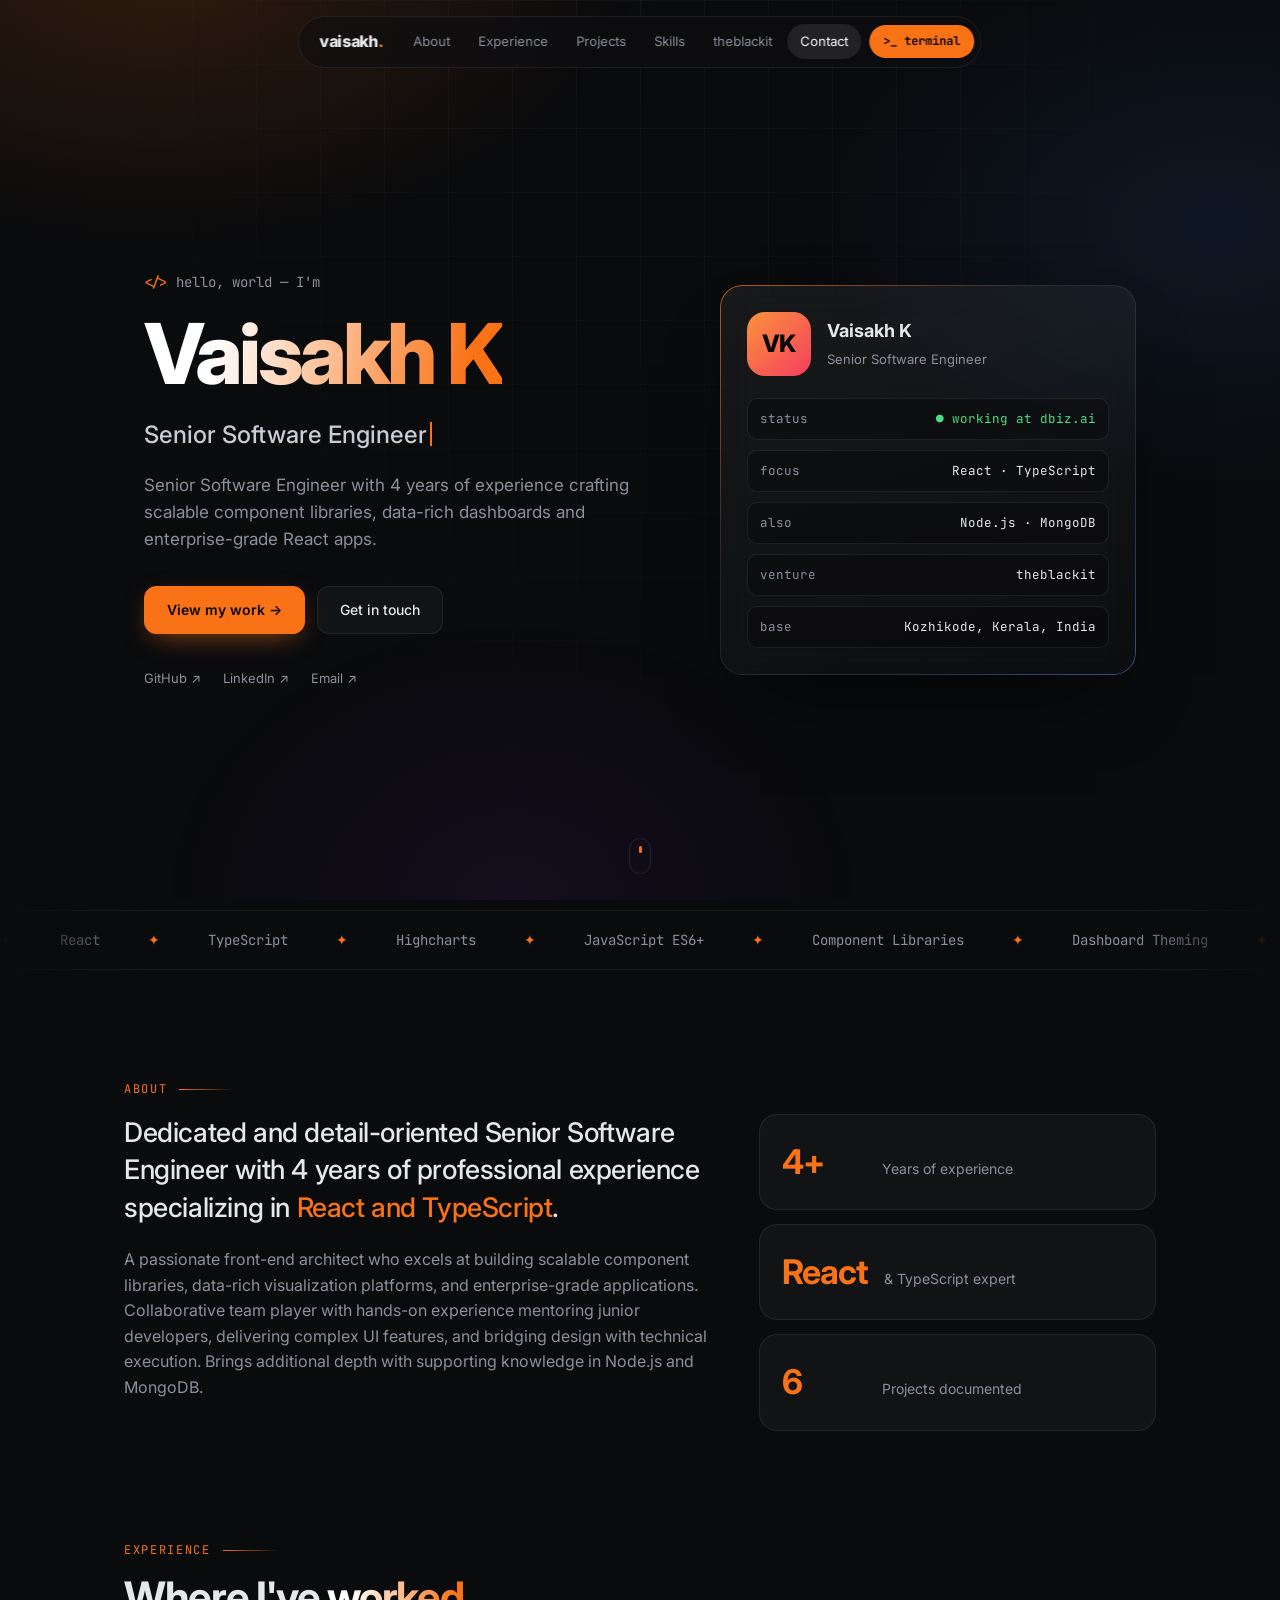
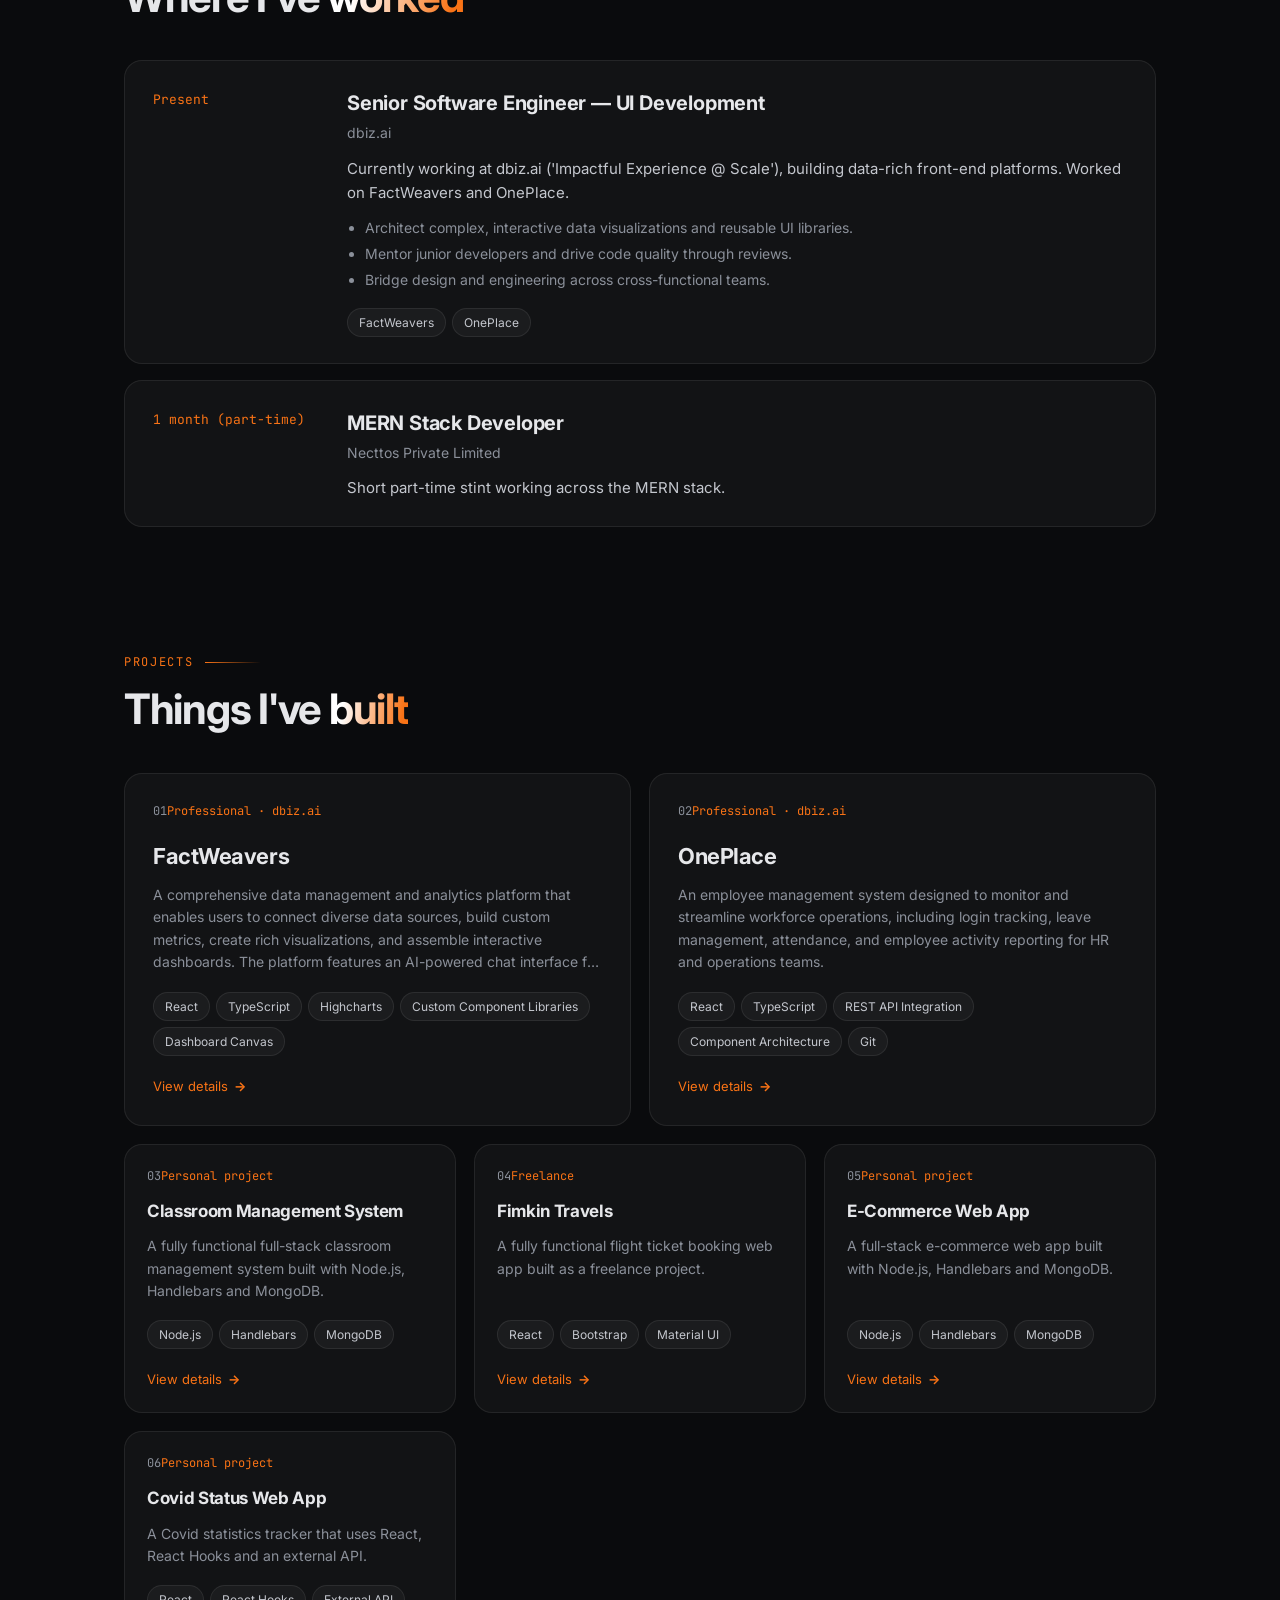
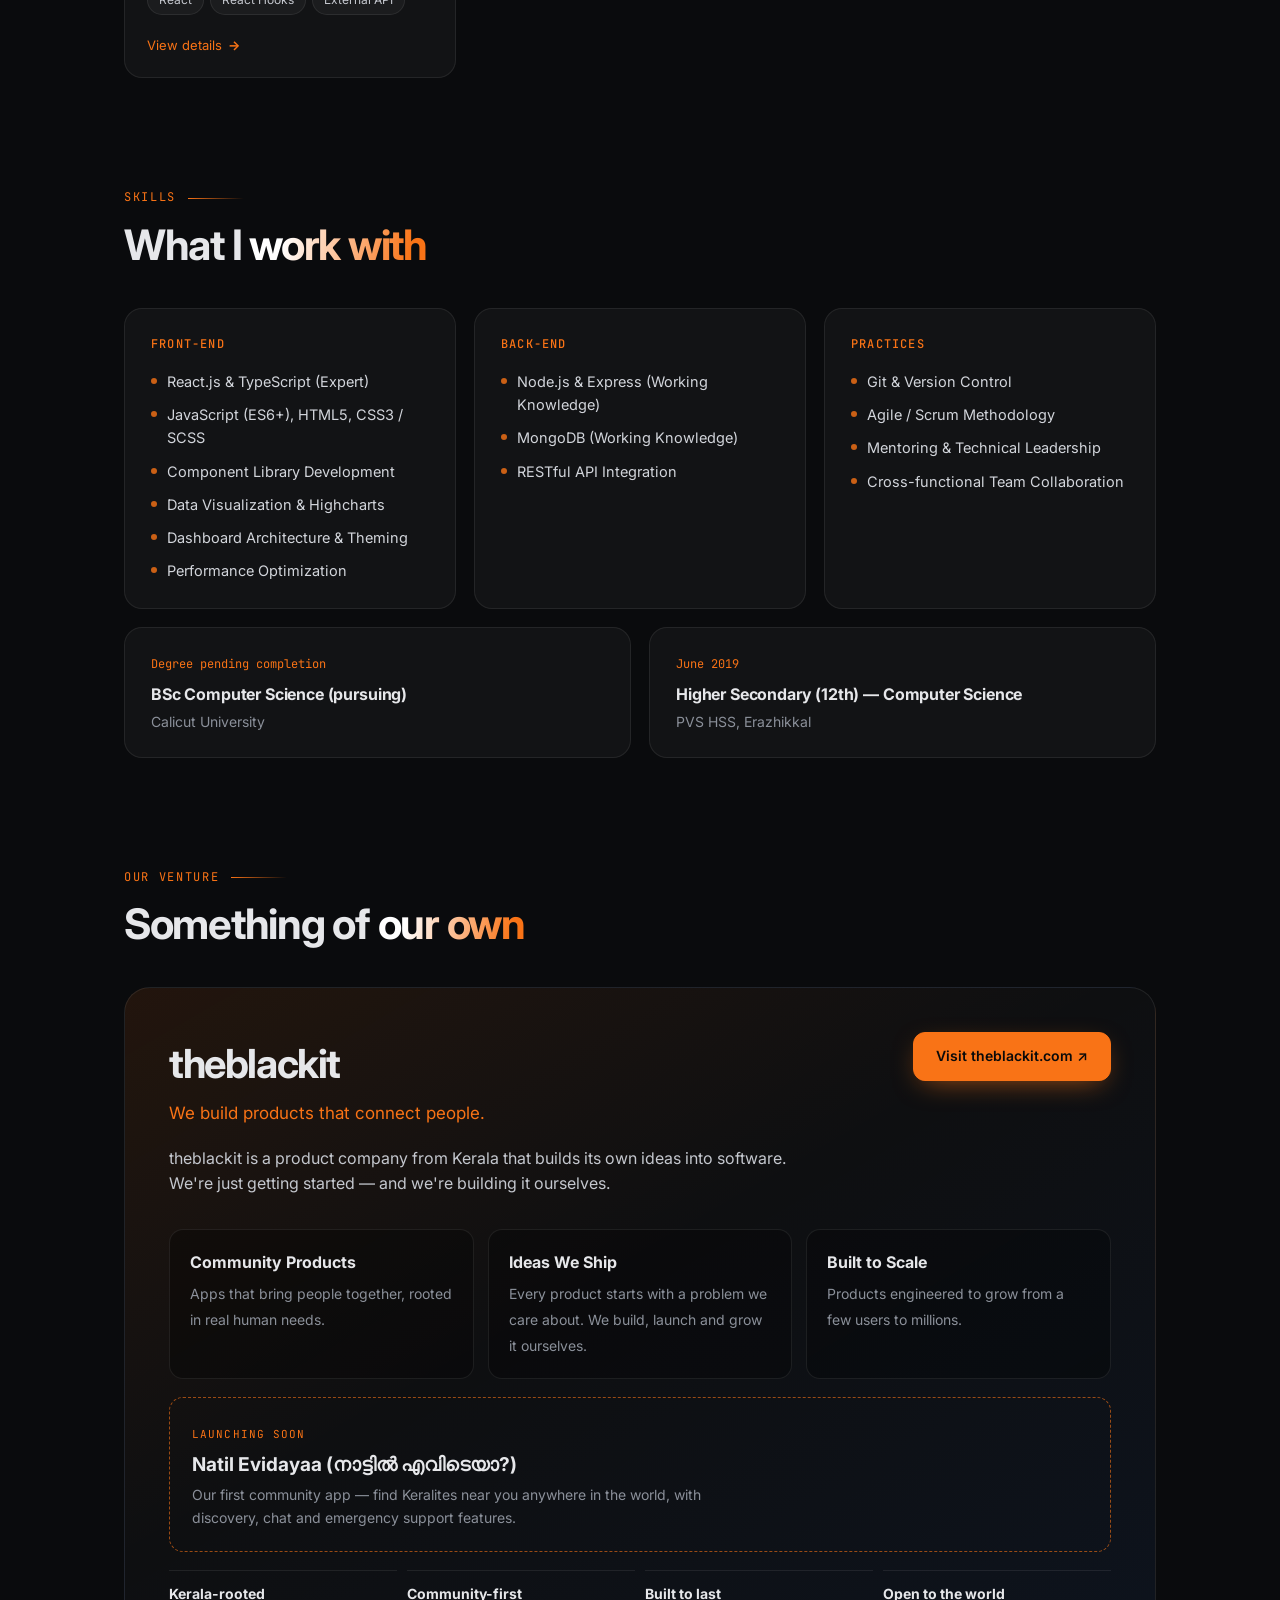
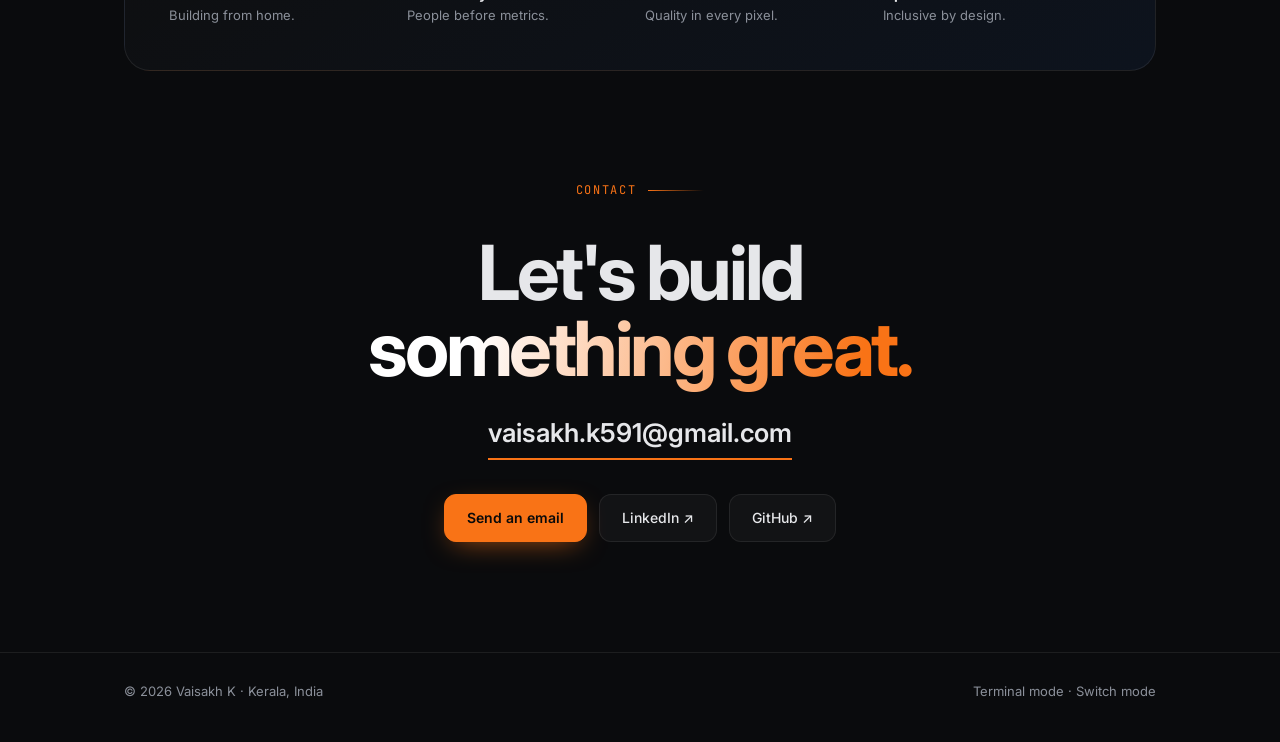
==== commit 7b3d8876: "made some fixes" ====
--- a/normal.html
+++ b/normal.html
@@ -372,7 +372,6 @@
   if (on) l.scrollIntoView({ block: "nearest", inline: "center" }); }); }), { rootMargin: "-45% 0px -50% 0px" });
 document.querySelectorAll("main section").forEach(s => so.observe(s));
 </script>
-<script src="space.js"></script>
 <script src="cursor.js"></script>
 </body>
 </html>
--- a/style.css
+++ b/style.css
@@ -1,10 +1,10 @@
 :root {
-  --bg: #05060e;
-  --bg-2: #0b0d1a;
-  --card: rgba(14,16,32,.72);
-  --line: #1f2340;
+  --bg: #0a0b0d;
+  --bg-2: #111317;
+  --card: #15171c;
+  --line: #23262d;
   --text: #e6e7ea;
-  --muted: #8f95b2;
+  --muted: #8b909a;
   --accent: #f97316;
   --accent-2: #fb923c;
   --green: #4ade80;
